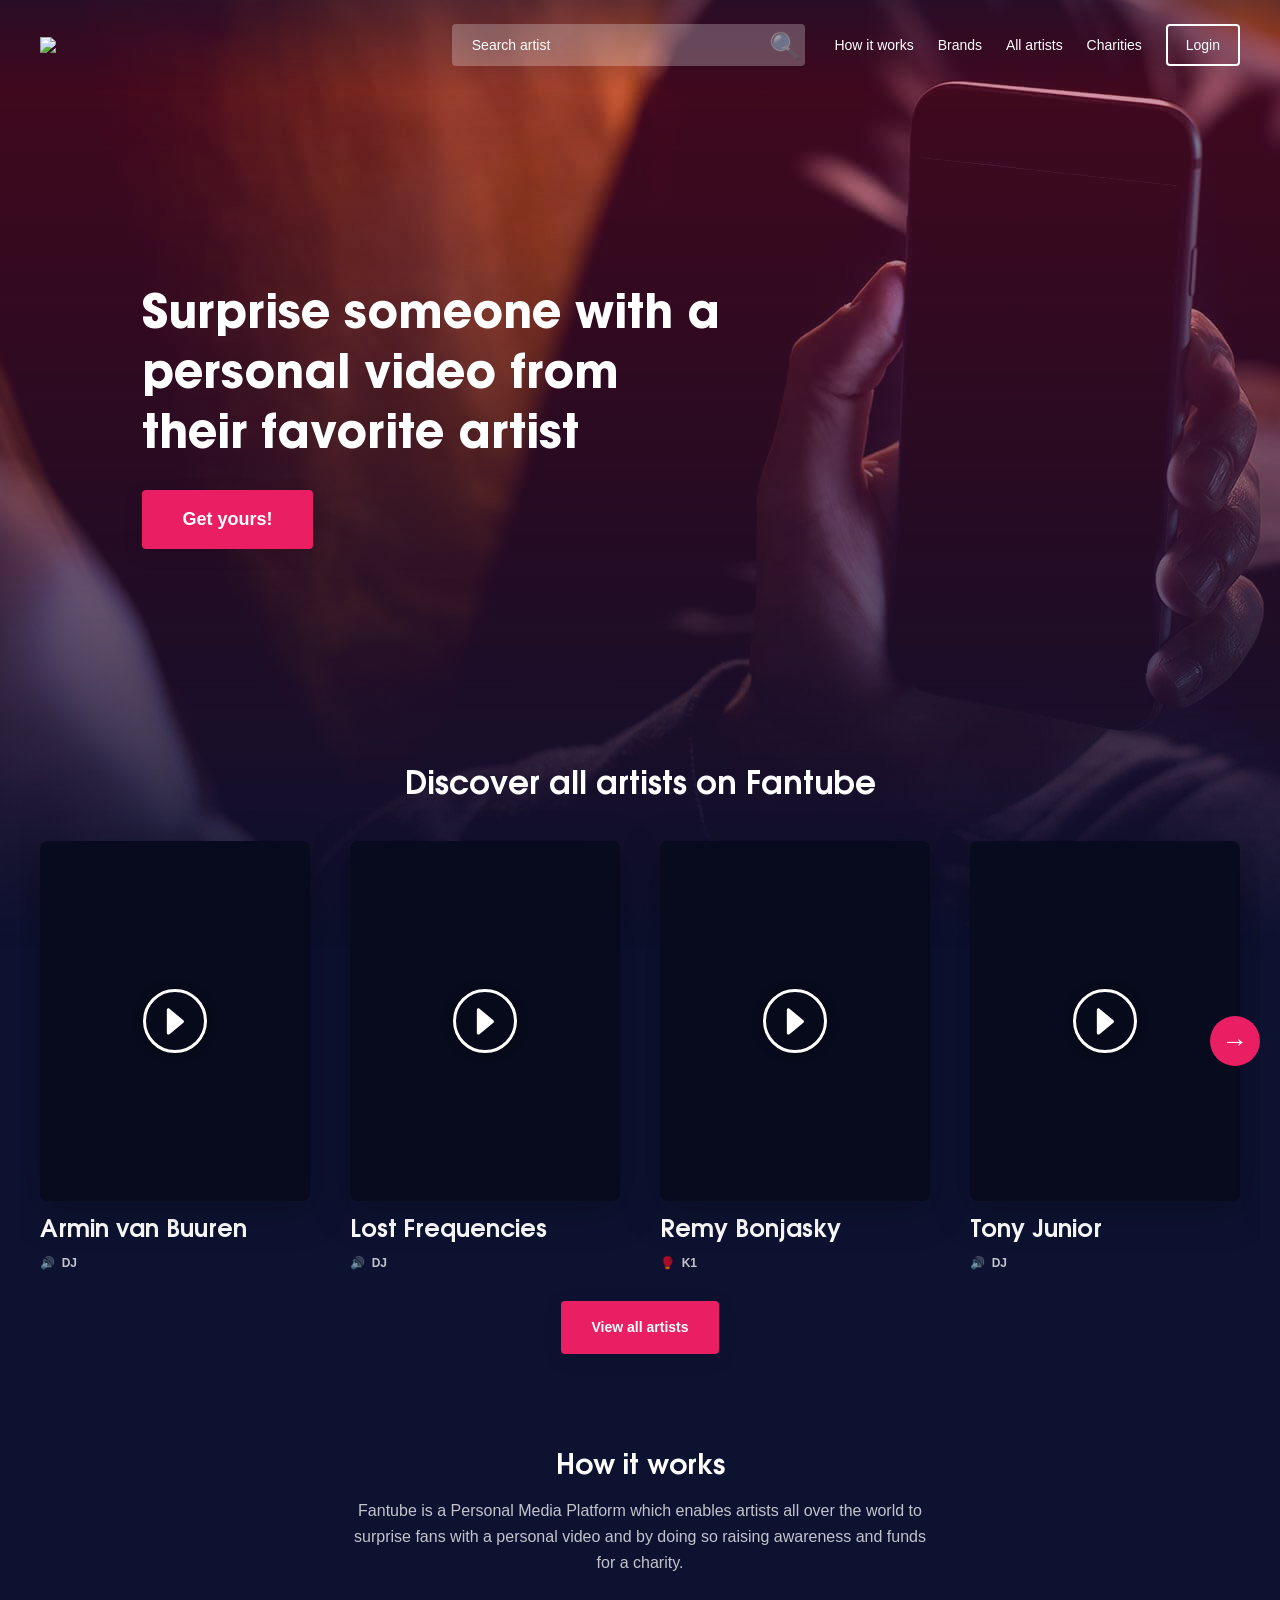
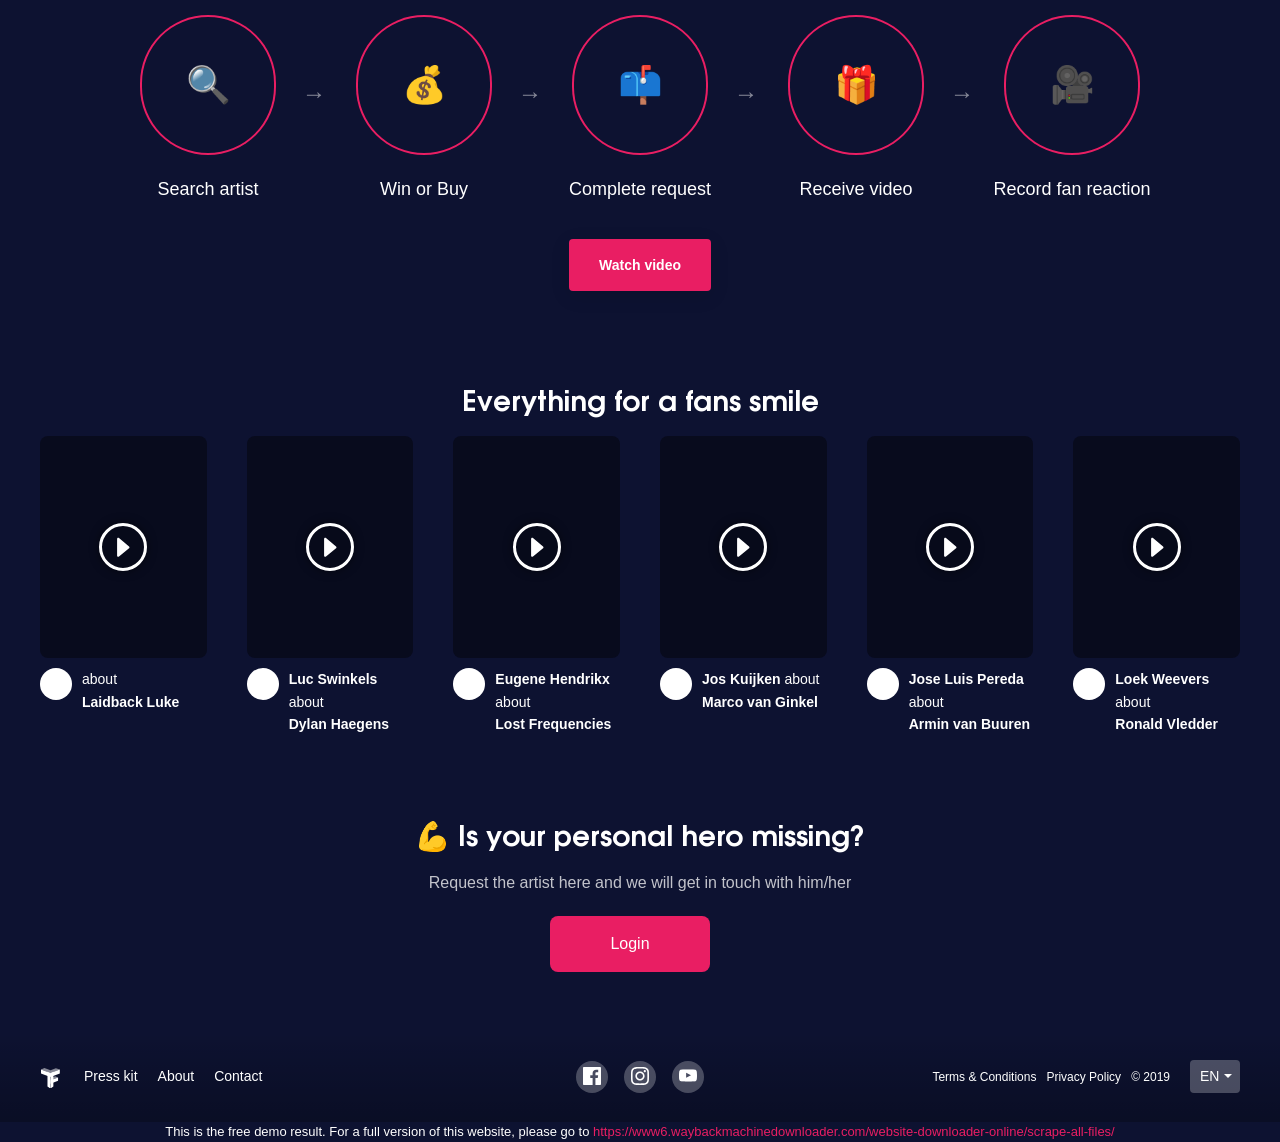
==== index.html @ 14700a6a "commit" ====
<html>
	<head><meta http-equiv="Content-Type" content="text/html; charset=UTF-8" />
		<meta charset="UTF-8">
		<meta name="viewport" content="width=device-width, initial-scale=1, maximum-scale=1, user-scalable=0" />
		<title>Home - Fantube</title>
		<link rel="icon" href="bundles/app/images/favicon.png" type="image/png"/>
		<link href="bundles/app/css/styles.css" rel="stylesheet">
		<meta name="description" content="Fantube enables people worldwide to surprise a fan with a personalized video message from his/her favorite artist and by doing so, to raise awareness and funds for a charity. Each artist can choose the price of a video: free, fixed or online auction and decides which charity he/she wants to support."/>
		<meta property="og:title" content="Home - Fantube" />
		<meta property="og:url" content="https://www.fantube.me/">
				<meta property="og:image" content="https://www.fantube.me/bundles/app/images/share.jpg" />
		<meta property="og:image:secure_url" content="https://www.fantube.me/bundles/app/images/share.jpg" />
				<meta property="og:site_name" content="Fantube" />
			<link rel="alternate" href="/" hreflang="en" />
			<link rel="alternate" href="/nl/" hreflang="nl" />
			<link rel="alternate" href="/de/" hreflang="de" />
			<link rel="alternate" href="/pt/" hreflang="pt" />
			<link rel="alternate" href="/fr/" hreflang="fr" />
			<link rel="alternate" href="/it/" hreflang="it" />
			<link rel="alternate" href="/es/" hreflang="ed" />
								<script src="ajax/libs/jquery/1-11-2/jquery.min.js"></script>
			<script src="bundles/app/js/scripts.min.js"></script>
			<script src="bundles/app/js/socket.js"></script>
	<script>
		function startTimer(duration, container) {
			var timer = duration;
			var timeIntervalID = setInterval(function () {
				days = parseInt(timer / 60 / 60 / 24, 10)
				hours = parseInt((timer - days*60*60*24)  / 60 / 60, 10)
				minutes = parseInt((timer - days*60*60*24 - hours*60*60) / 60 , 10)
				seconds = parseInt(timer % 60, 10);
				minutes = minutes < 10 ? "0" + minutes : minutes;
				seconds = seconds < 10 ? "0" + seconds : seconds;
				$('#'+container+' .d').html(days);
				$('#'+container+' .h').html(hours);
				$('#'+container+' .m').html(minutes);
				$('#'+container+' .s').html(seconds);
				if(days == 0){
					$('#'+container+' .day_container').hide();
				}
				if (--timer < 0) {
					timer = 0;
					if (timer == 0) {
						clearInterval(timeIntervalID);
 						$('#'+container).empty();
					}
				}
			}, 1000);
			$('#'+container).attr('timeIntervalID', timeIntervalID);
		}
	</script>
		<!-- Hotjar Tracking Code for www.fantube.me -->
		<script>
		    (function(h,o,t,j,a,r){
		        h.hj=h.hj||function(){(h.hj.q=h.hj.q||[]).push(arguments)};
		        h._hjSettings={hjid:588751,hjsv:5};
		        a=o.getElementsByTagName('head')[0];
		        r=o.createElement('script');r.async=1;
		        r.src=t+h._hjSettings.hjid+j+h._hjSettings.hjsv;
		        a.appendChild(r);
		    })(window,document,'//static.hotjar.com/c/hotjar-','.js?sv=');
		</script>
	</head>
	<body>
		<script type="text/javascript">
		var userLang = navigator.language || navigator.userLanguage;
		function setCookie(cname, cvalue, exdays) {
			var d = new Date();
			d.setTime(d.getTime() + (exdays * 24 * 60 * 60 * 1000));
			var expires = "expires="+d.toUTCString();
			document.cookie = cname + "=" + cvalue + ";" + expires + ";path=/";
		}
		function getCookie(cname) {
			var name = cname + "=";
			var ca = document.cookie.split(';');
			for(var i = 0; i < ca.length; i++) {
				var c = ca[i];
				while (c.charAt(0) == ' ') {
					c = c.substring(1);
				}
				if (c.indexOf(name) == 0) {
					return c.substring(name.length, c.length);
				}
			}
			return "";
		}
		var localeChecked = getCookie("localeChecked");
							if(userLang == 'nl' && localeChecked == ''){
				setCookie("localeChecked", 'true', 1);
			}
							if(userLang == 'de' && localeChecked == ''){
				setCookie("localeChecked", 'true', 1);
			}
				if(userLang == 'fr' && localeChecked == ''){
			setCookie("localeChecked", 'true', 1);
		}
						if(userLang == 'it' && localeChecked == ''){
			setCookie("localeChecked", 'true', 1);
		}
						if(userLang == 'es' && localeChecked == ''){
			setCookie("localeChecked", 'true', 1);
		}
		(function(i,s,o,g,r,a,m){i['GoogleAnalyticsObject']=r;i[r]=i[r]||function(){
							(i[r].q=i[r].q||[]).push(arguments)},i[r].l=1*new Date();a=s.createElement(o),
						m=s.getElementsByTagName(o)[0];a.async=1;a.src=g;m.parentNode.insertBefore(a,m)
		})(window,document,'script','https://www.google-analytics.com/analytics.js','ga');
						ga('create', 'UA-100078581-1', 'auto');
		ga('send', 'pageview');
	</script>
					<nav class="topbar">
				<div class="topbar__col topbar__col--1">
					<a href="en.html" class="logo">
						<img src="/bundles/app/images/logo.svg" class="logo__image">
					</a>
				</div>
				<div class="topbar__col topbar__col--2">
					<form action="index.html" class="search__form" method="post">
						<input type="search" name="search" class="search__input" placeholder="Search artist" value="">
						<button type="submit" class="search__button"></button>
					</form>
				</div>
				<div class="topbar__col topbar__col--3">
					<ul class="navigation">
						<li class="navigation__item"><a class="navigation__link " href="en/how-it-works.html">How it works</a></li>
						<li class="navigation__item"><a class="navigation__link " href="en/brands.html">Brands</a></li>
						<li class="navigation__item"><a class="navigation__link " href="en/all-artists.html">All artists</a></li>
						<li class="navigation__item"><a class="navigation__link " href="en/charities.html">Charities</a></li>
													<li class="navigation__item navigation__item--mobile">
								<a href="en/user/login.html" class="navigation__button navigation__button--login">Login</a>
							</li>
											</ul>
				</div>
			</nav>
	<div class="videomask__wrapper">
	<div class="videomask__overlay"></div>
	<div class="videomask__inner">
		<video autoplay loop muted>
							<source src="http://lb-vixy-vod.cdn.streamgate.nl/vixy/p/364/sp/364000/0_05ui91bk/2/0_9u3bqlp1.mp4" type="video/mp4">
					</video>
		<div class="videomask__image-inner">
			<img src="bundles/app/images/phone.jpg" alt="" class="videomask__image">
		</div>
	</div>
</div>
<section class="hero hero--phone">
	<div class="hero__caption">
		<div class="container">
			<div class="row">
				<div class="col-xs-12 col-md-8 col-md-offset-1 col-lg-6 col-lg-offset-1 bidding-container">
																<h1>Surprise someone with a personal video from their favorite artist</h1>
						<p class="hero__paragraph"></p>
						<a href="en/all-artists.html" class="button">Get yours!</a>
									</div>
			</div>
		</div>
	</div>
			<div class="hero__image" style="background-image:url(uploads/artist_cover_picture/ArminvanBuuren_Miami_Show_33_Socials.jpg)"></div>
</section>
<section class="content">
	<div class="container">
		<div class="row">
			<div class="col-xs-12 text-center">
			<h2 class="no-margin">Discover all artists on Fantube</h2>
			<div class="artists carousel">
				<div class="carousel__spacer"></div>
								<div class="artist__col">
					<a href="en/artist/armin-van-buuren.html" class="artist__item">
						<div class="artist__image-wrapper">
							<div class="artist__image" style="background-image:url('/uploads/video_thumb/0_05ui91bk?sec=13')"></div>
						</div>
						<div class="artist__caption">
							<h4 class="artist__title">Armin van Buuren</h4>
							<div class="artist__category">🔊&nbsp;&nbsp;DJ</div>
						</div>
					</a>
				</div>
								<div class="artist__col">
					<a href="en/artist/lost-frequencies.html" class="artist__item">
						<div class="artist__image-wrapper">
							<div class="artist__image" style="background-image:url('/uploads/video_thumb/0_8optplo2')"></div>
						</div>
						<div class="artist__caption">
							<h4 class="artist__title">Lost Frequencies</h4>
							<div class="artist__category">🔊&nbsp;&nbsp;DJ</div>
						</div>
					</a>
				</div>
								<div class="artist__col">
					<a href="en/artist/remy-bonjasky.html" class="artist__item">
						<div class="artist__image-wrapper">
							<div class="artist__image" style="background-image:url('/uploads/video_thumb/0_j5u1dc2x?sec=5')"></div>
						</div>
						<div class="artist__caption">
							<h4 class="artist__title">Remy Bonjasky</h4>
							<div class="artist__category">🥊&nbsp;&nbsp;K1</div>
						</div>
					</a>
				</div>
								<div class="artist__col">
					<a href="index.html" class="artist__item">
						<div class="artist__image-wrapper">
							<div class="artist__image" style="background-image:url('/uploads/video_thumb/0_w1on14e7?sec=1')"></div>
						</div>
						<div class="artist__caption">
							<h4 class="artist__title">Tony Junior</h4>
							<div class="artist__category">🔊&nbsp;&nbsp;DJ</div>
						</div>
					</a>
				</div>
								<div class="artist__col">
					<a href="index.html" class="artist__item">
						<div class="artist__image-wrapper">
							<div class="artist__image" style="background-image:url('/uploads/video_thumb/0_54donihq?sec=9')"></div>
						</div>
						<div class="artist__caption">
							<h4 class="artist__title">Julien Geloen</h4>
							<div class="artist__category">👊&nbsp;&nbsp;Social Media</div>
						</div>
					</a>
				</div>
								<div class="artist__col">
					<a href="index.html" class="artist__item">
						<div class="artist__image-wrapper">
							<div class="artist__image" style="background-image:url('/uploads/video_thumb/0_u4zgmva9?sec=25')"></div>
						</div>
						<div class="artist__caption">
							<h4 class="artist__title">Najib Amhali</h4>
							<div class="artist__category">😂&nbsp;&nbsp;Comedian</div>
						</div>
					</a>
				</div>
								<div class="artist__col">
					<a href="index.html" class="artist__item">
						<div class="artist__image-wrapper">
							<div class="artist__image" style="background-image:url('/uploads/video_thumb/0_eklrc4rs?sec=16')"></div>
						</div>
						<div class="artist__caption">
							<h4 class="artist__title">Dirk Kuyt</h4>
							<div class="artist__category">⚽&nbsp;&nbsp;Soccer</div>
						</div>
					</a>
				</div>
								<div class="artist__col">
					<a href="index.html" class="artist__item">
						<div class="artist__image-wrapper">
							<div class="artist__image" style="background-image:url('/uploads/video_thumb/0_053v8x7g?sec=33')"></div>
						</div>
						<div class="artist__caption">
							<h4 class="artist__title">BraboNeger</h4>
							<div class="artist__category">😂&nbsp;&nbsp;Comedian</div>
						</div>
					</a>
				</div>
								<div class="artist__col">
					<a href="index.html" class="artist__item">
						<div class="artist__image-wrapper">
							<div class="artist__image" style="background-image:url('/uploads/video_thumb/0_xzcmns6y')"></div>
						</div>
						<div class="artist__caption">
							<h4 class="artist__title">Andy van der Meyde</h4>
							<div class="artist__category">🏆&nbsp;&nbsp;Sport</div>
						</div>
					</a>
				</div>
								<div class="artist__col">
					<a href="index.html" class="artist__item">
						<div class="artist__image-wrapper">
							<div class="artist__image" style="background-image:url('/uploads/video_thumb/0_dqwi09i8?sec=12')"></div>
						</div>
						<div class="artist__caption">
							<h4 class="artist__title">Ezra Walian</h4>
							<div class="artist__category">⚽&nbsp;&nbsp;Soccer</div>
						</div>
					</a>
				</div>
								<div class="artist__col">
					<a href="index.html" class="artist__item">
						<div class="artist__image-wrapper">
							<div class="artist__image" style="background-image:url('/uploads/video_thumb/0_drc41jvz')"></div>
						</div>
						<div class="artist__caption">
							<h4 class="artist__title">Edwin van der Sar</h4>
							<div class="artist__category">⚽&nbsp;&nbsp;Soccer</div>
						</div>
					</a>
				</div>
								<div class="artist__col">
					<a href="index.html" class="artist__item">
						<div class="artist__image-wrapper">
							<div class="artist__image" style="background-image:url('/uploads/video_thumb/0_n4xky0s9?sec=15')"></div>
						</div>
						<div class="artist__caption">
							<h4 class="artist__title">NikkieTutorials</h4>
							<div class="artist__category">💅&nbsp;&nbsp;Make-up</div>
						</div>
					</a>
				</div>
								<div class="artist__col">
					<a href="index.html" class="artist__item">
						<div class="artist__image-wrapper">
							<div class="artist__image" style="background-image:url('/uploads/video_thumb/0_0rvdsay8?sec=15')"></div>
						</div>
						<div class="artist__caption">
							<h4 class="artist__title">Paola Maria</h4>
							<div class="artist__category">👊&nbsp;&nbsp;Social Media</div>
						</div>
					</a>
				</div>
								<div class="artist__col">
					<a href="index.html" class="artist__item">
						<div class="artist__image-wrapper">
							<div class="artist__image" style="background-image:url('/uploads/video_thumb/0_4oruq23m')"></div>
						</div>
						<div class="artist__caption">
							<h4 class="artist__title">Dannic</h4>
							<div class="artist__category">🔊&nbsp;&nbsp;DJ</div>
						</div>
					</a>
				</div>
								<div class="artist__col">
					<a href="index.html" class="artist__item">
						<div class="artist__image-wrapper">
							<div class="artist__image" style="background-image:url('/uploads/video_thumb/0_rg3jld4o?sec=21')"></div>
						</div>
						<div class="artist__caption">
							<h4 class="artist__title">QUINTINO</h4>
							<div class="artist__category">🔊&nbsp;&nbsp;DJ</div>
						</div>
					</a>
				</div>
								<div class="artist__col">
					<a href="index.html" class="artist__item">
						<div class="artist__image-wrapper">
							<div class="artist__image" style="background-image:url('/uploads/video_thumb/0_0z5uking?sec=15')"></div>
						</div>
						<div class="artist__caption">
							<h4 class="artist__title">DNPNL</h4>
							<div class="artist__category">👊&nbsp;&nbsp;Social Media</div>
						</div>
					</a>
				</div>
								<div class="artist__col">
					<a href="index.html" class="artist__item">
						<div class="artist__image-wrapper">
							<div class="artist__image" style="background-image:url('/uploads/video_thumb/0_3flhe2kl')"></div>
						</div>
						<div class="artist__caption">
							<h4 class="artist__title">Luca Gilliot</h4>
							<div class="artist__category">👊&nbsp;&nbsp;Social Media</div>
						</div>
					</a>
				</div>
								<div class="artist__col">
					<a href="index.html" class="artist__item">
						<div class="artist__image-wrapper">
							<div class="artist__image" style="background-image:url('/uploads/video_thumb/0_47eji055')"></div>
						</div>
						<div class="artist__caption">
							<h4 class="artist__title">Nienke Plas</h4>
							<div class="artist__category">😂&nbsp;&nbsp;Comedian</div>
						</div>
					</a>
				</div>
								<div class="artist__col">
					<a href="index.html" class="artist__item">
						<div class="artist__image-wrapper">
							<div class="artist__image" style="background-image:url('/uploads/video_thumb/0_sljm6hj9?sec=7')"></div>
						</div>
						<div class="artist__caption">
							<h4 class="artist__title">Milo</h4>
							<div class="artist__category">👊&nbsp;&nbsp;Social Media</div>
						</div>
					</a>
				</div>
								<div class="artist__col">
					<a href="index.html" class="artist__item">
						<div class="artist__image-wrapper">
							<div class="artist__image" style="background-image:url('/uploads/video_thumb/0_hm7ujngh')"></div>
						</div>
						<div class="artist__caption">
							<h4 class="artist__title">Royalistiq</h4>
							<div class="artist__category">🎮&nbsp;&nbsp;Gaming</div>
						</div>
					</a>
				</div>
								<div class="artist__col">
					<a href="index.html" class="artist__item">
						<div class="artist__image-wrapper">
							<div class="artist__image" style="background-image:url('/uploads/video_thumb/0_t07owt7a?sec=8')"></div>
						</div>
						<div class="artist__caption">
							<h4 class="artist__title">KingAlert</h4>
							<div class="artist__category">👊&nbsp;&nbsp;Social Media</div>
						</div>
					</a>
				</div>
								<div class="artist__col">
					<a href="index.html" class="artist__item">
						<div class="artist__image-wrapper">
							<div class="artist__image" style="background-image:url('/uploads/video_thumb/0_0qzyy3tt?sec=17')"></div>
						</div>
						<div class="artist__caption">
							<h4 class="artist__title">Smiley</h4>
							<div class="artist__category">🎤&nbsp;&nbsp;Music</div>
						</div>
					</a>
				</div>
								<div class="artist__col">
					<a href="index.html" class="artist__item">
						<div class="artist__image-wrapper">
							<div class="artist__image" style="background-image:url('/uploads/video_thumb/0_btfe64tj?sec=27')"></div>
						</div>
						<div class="artist__caption">
							<h4 class="artist__title">Jebroer</h4>
							<div class="artist__category">🎤&nbsp;&nbsp;Music</div>
						</div>
					</a>
				</div>
								<div class="artist__col">
					<a href="index.html" class="artist__item">
						<div class="artist__image-wrapper">
							<div class="artist__image" style="background-image:url('/uploads/video_thumb/0_ykbuulmm?sec=7')"></div>
						</div>
						<div class="artist__caption">
							<h4 class="artist__title">Milan Carvalho</h4>
							<div class="artist__category">😎&nbsp;&nbsp;Model</div>
						</div>
					</a>
				</div>
								<div class="artist__col">
					<a href="index.html" class="artist__item">
						<div class="artist__image-wrapper">
							<div class="artist__image" style="background-image:url('/uploads/video_thumb/0_vz7ceeef')"></div>
						</div>
						<div class="artist__caption">
							<h4 class="artist__title">Harm</h4>
							<div class="artist__category">👊&nbsp;&nbsp;Social Media</div>
						</div>
					</a>
				</div>
								<div class="artist__col">
					<a href="index.html" class="artist__item">
						<div class="artist__image-wrapper">
							<div class="artist__image" style="background-image:url('/uploads/video_thumb/0_t7ri118b?sec=12')"></div>
						</div>
						<div class="artist__caption">
							<h4 class="artist__title">Fifalosophy</h4>
							<div class="artist__category">🎮&nbsp;&nbsp;Gaming</div>
						</div>
					</a>
				</div>
								<div class="artist__col">
					<a href="index.html" class="artist__item">
						<div class="artist__image-wrapper">
							<div class="artist__image" style="background-image:url('/uploads/video_thumb/0_4fl1vq7f')"></div>
						</div>
						<div class="artist__caption">
							<h4 class="artist__title">Obama Look-a-like</h4>
							<div class="artist__category">😂&nbsp;&nbsp;Comedian</div>
						</div>
					</a>
				</div>
								<div class="artist__col">
					<a href="index.html" class="artist__item">
						<div class="artist__image-wrapper">
							<div class="artist__image" style="background-image:url('/uploads/video_thumb/0_rqpyxvnl?sec=26')"></div>
						</div>
						<div class="artist__caption">
							<h4 class="artist__title">Tineke Schouten</h4>
							<div class="artist__category">😂&nbsp;&nbsp;Comedian</div>
						</div>
					</a>
				</div>
								<div class="artist__col">
					<a href="index.html" class="artist__item">
						<div class="artist__image-wrapper">
							<div class="artist__image" style="background-image:url('/uploads/video_thumb/0_q48c8g73?sec=26')"></div>
						</div>
						<div class="artist__caption">
							<h4 class="artist__title">Dylan Haegens</h4>
							<div class="artist__category">👯&nbsp;&nbsp;Entertainment</div>
						</div>
					</a>
				</div>
								<div class="artist__col">
					<a href="index.html" class="artist__item">
						<div class="artist__image-wrapper">
							<div class="artist__image" style="background-image:url('/uploads/video_thumb/0_5h97ybbi?sec=19')"></div>
						</div>
						<div class="artist__caption">
							<h4 class="artist__title">ItzSyntrax</h4>
							<div class="artist__category">👯&nbsp;&nbsp;Entertainment</div>
						</div>
					</a>
				</div>
								<div class="artist__col">
					<a href="index.html" class="artist__item">
						<div class="artist__image-wrapper">
							<div class="artist__image" style="background-image:url('/uploads/video_thumb/0_wehaued7?sec=8')"></div>
						</div>
						<div class="artist__caption">
							<h4 class="artist__title">Niek Roozen</h4>
							<div class="artist__category">🎬&nbsp;&nbsp;Actor</div>
						</div>
					</a>
				</div>
								<div class="artist__col">
					<a href="index.html" class="artist__item">
						<div class="artist__image-wrapper">
							<div class="artist__image" style="background-image:url('/uploads/video_thumb/0_p8pt9zkt?sec=19')"></div>
						</div>
						<div class="artist__caption">
							<h4 class="artist__title">Jeremy Frieser</h4>
							<div class="artist__category">👊&nbsp;&nbsp;Social Media</div>
						</div>
					</a>
				</div>
								<div class="artist__col">
					<a href="index.html" class="artist__item">
						<div class="artist__image-wrapper">
							<div class="artist__image" style="background-image:url('/uploads/video_thumb/0_ehs09ig5?sec=21')"></div>
						</div>
						<div class="artist__caption">
							<h4 class="artist__title">Kim Jung-Un Look-a-like</h4>
							<div class="artist__category">🎬&nbsp;&nbsp;Actor</div>
						</div>
					</a>
				</div>
								<div class="artist__col">
					<a href="index.html" class="artist__item">
						<div class="artist__image-wrapper">
							<div class="artist__image" style="background-image:url('/uploads/video_thumb/0_1i4tu4k8')"></div>
						</div>
						<div class="artist__caption">
							<h4 class="artist__title">Melvin Manhoef</h4>
							<div class="artist__category">🥊&nbsp;&nbsp;K1</div>
						</div>
					</a>
				</div>
								<div class="artist__col">
					<a href="index.html" class="artist__item">
						<div class="artist__image-wrapper">
							<div class="artist__image" style="background-image:url('/uploads/video_thumb/0_k3fzgq2n?sec=8')"></div>
						</div>
						<div class="artist__caption">
							<h4 class="artist__title">Noize Suppressor</h4>
							<div class="artist__category">🔊&nbsp;&nbsp;DJ</div>
						</div>
					</a>
				</div>
								<div class="artist__col">
					<a href="index.html" class="artist__item">
						<div class="artist__image-wrapper">
							<div class="artist__image" style="background-image:url('/uploads/video_thumb/0_ryrn4fuc?sec=6')"></div>
						</div>
						<div class="artist__caption">
							<h4 class="artist__title">DusDavidGames</h4>
							<div class="artist__category">🎮&nbsp;&nbsp;Gaming</div>
						</div>
					</a>
				</div>
								<div class="artist__col">
					<a href="index.html" class="artist__item">
						<div class="artist__image-wrapper">
							<div class="artist__image" style="background-image:url('/uploads/video_thumb/0_n2f6cxw2?sec=25')"></div>
						</div>
						<div class="artist__caption">
							<h4 class="artist__title">Prankster</h4>
							<div class="artist__category">👊&nbsp;&nbsp;Social Media</div>
						</div>
					</a>
				</div>
								<div class="artist__col">
					<a href="index.html" class="artist__item">
						<div class="artist__image-wrapper">
							<div class="artist__image" style="background-image:url('/uploads/video_thumb/0_op2unhxz')"></div>
						</div>
						<div class="artist__caption">
							<h4 class="artist__title">FC Roelie</h4>
							<div class="artist__category">🎮&nbsp;&nbsp;Gaming</div>
						</div>
					</a>
				</div>
								<div class="artist__col">
					<a href="index.html" class="artist__item">
						<div class="artist__image-wrapper">
							<div class="artist__image" style="background-image:url('/uploads/video_thumb/0_hh0gkgag?sec=35')"></div>
						</div>
						<div class="artist__caption">
							<h4 class="artist__title">EenGameStad</h4>
							<div class="artist__category">🎮&nbsp;&nbsp;Gaming</div>
						</div>
					</a>
				</div>
								<div class="artist__col">
					<a href="index.html" class="artist__item">
						<div class="artist__image-wrapper">
							<div class="artist__image" style="background-image:url('/uploads/video_thumb/0_4x2a5gra')"></div>
						</div>
						<div class="artist__caption">
							<h4 class="artist__title">Gekke Markie</h4>
							<div class="artist__category">👊&nbsp;&nbsp;Social Media</div>
						</div>
					</a>
				</div>
								<div class="artist__col">
					<a href="index.html" class="artist__item">
						<div class="artist__image-wrapper">
							<div class="artist__image" style="background-image:url('/uploads/video_thumb/0_2v9crtmw?sec=61')"></div>
						</div>
						<div class="artist__caption">
							<h4 class="artist__title">La Melanie</h4>
							<div class="artist__category">👊&nbsp;&nbsp;Social Media</div>
						</div>
					</a>
				</div>
								<div class="artist__col">
					<a href="index.html" class="artist__item">
						<div class="artist__image-wrapper">
							<div class="artist__image" style="background-image:url('/uploads/video_thumb/0_ltkxqeq7?sec=24')"></div>
						</div>
						<div class="artist__caption">
							<h4 class="artist__title">Jill van Dooren</h4>
							<div class="artist__category">👊&nbsp;&nbsp;Social Media</div>
						</div>
					</a>
				</div>
								<div class="artist__col">
					<a href="index.html" class="artist__item">
						<div class="artist__image-wrapper">
							<div class="artist__image" style="background-image:url('/uploads/video_thumb/0_o1wdikv9')"></div>
						</div>
						<div class="artist__caption">
							<h4 class="artist__title">JoeyCraig</h4>
							<div class="artist__category">👊&nbsp;&nbsp;Social Media</div>
						</div>
					</a>
				</div>
								<div class="artist__col">
					<a href="index.html" class="artist__item">
						<div class="artist__image-wrapper">
							<div class="artist__image" style="background-image:url('/uploads/video_thumb/0_sfx3bnfq')"></div>
						</div>
						<div class="artist__caption">
							<h4 class="artist__title">Bokado</h4>
							<div class="artist__category">👊&nbsp;&nbsp;Social Media</div>
						</div>
					</a>
				</div>
								<div class="artist__col">
					<a href="index.html" class="artist__item">
						<div class="artist__image-wrapper">
							<div class="artist__image" style="background-image:url('/uploads/video_thumb/0_brybbbtp?sec=9')"></div>
						</div>
						<div class="artist__caption">
							<h4 class="artist__title">Gewoon Thomas</h4>
							<div class="artist__category">👊&nbsp;&nbsp;Social Media</div>
						</div>
					</a>
				</div>
								<div class="artist__col">
					<a href="index.html" class="artist__item">
						<div class="artist__image-wrapper">
							<div class="artist__image" style="background-image:url('/uploads/video_thumb/0_qcs8m9li?sec=1')"></div>
						</div>
						<div class="artist__caption">
							<h4 class="artist__title">Sabrina Putri</h4>
							<div class="artist__category">👊&nbsp;&nbsp;Social Media</div>
						</div>
					</a>
				</div>
								<div class="artist__col">
					<a href="index.html" class="artist__item">
						<div class="artist__image-wrapper">
							<div class="artist__image" style="background-image:url('/uploads/video_thumb/0_pwr0c5oj?sec=26')"></div>
						</div>
						<div class="artist__caption">
							<h4 class="artist__title">Glowmovies</h4>
							<div class="artist__category">👊&nbsp;&nbsp;Social Media</div>
						</div>
					</a>
				</div>
								<div class="artist__col">
					<a href="index.html" class="artist__item">
						<div class="artist__image-wrapper">
							<div class="artist__image" style="background-image:url('/uploads/video_thumb/0_feohctwm?sec=8')"></div>
						</div>
						<div class="artist__caption">
							<h4 class="artist__title">Gio</h4>
							<div class="artist__category">👊&nbsp;&nbsp;Social Media</div>
						</div>
					</a>
				</div>
								<div class="artist__col">
					<a href="index.html" class="artist__item">
						<div class="artist__image-wrapper">
							<div class="artist__image" style="background-image:url('/uploads/video_thumb/0_n8gbzs30?sec=20')"></div>
						</div>
						<div class="artist__caption">
							<h4 class="artist__title">Linktijger</h4>
							<div class="artist__category">🎮&nbsp;&nbsp;Gaming</div>
						</div>
					</a>
				</div>
								<div class="artist__col">
					<a href="index.html" class="artist__item">
						<div class="artist__image-wrapper">
							<div class="artist__image" style="background-image:url('/uploads/video_thumb/0_oo0yplsj?sec=23')"></div>
						</div>
						<div class="artist__caption">
							<h4 class="artist__title">Ronald Vledder</h4>
							<div class="artist__category">🎮&nbsp;&nbsp;Gaming</div>
						</div>
					</a>
				</div>
								<div class="artist__col">
					<a href="index.html" class="artist__item">
						<div class="artist__image-wrapper">
							<div class="artist__image" style="background-image:url('/uploads/video_thumb/0_uxd0bcyb?sec=2')"></div>
						</div>
						<div class="artist__caption">
							<h4 class="artist__title">Lieke Wevers</h4>
							<div class="artist__category">🏆&nbsp;&nbsp;Sport</div>
						</div>
					</a>
				</div>
								<div class="artist__col">
					<a href="index.html" class="artist__item">
						<div class="artist__image-wrapper">
							<div class="artist__image" style="background-image:url('/uploads/video_thumb/0_4m96n70k?sec=18')"></div>
						</div>
						<div class="artist__caption">
							<h4 class="artist__title">Joost Speelt Spellen</h4>
							<div class="artist__category">🎮&nbsp;&nbsp;Gaming</div>
						</div>
					</a>
				</div>
								<div class="artist__col">
					<a href="index.html" class="artist__item">
						<div class="artist__image-wrapper">
							<div class="artist__image" style="background-image:url('/uploads/video_thumb/0_j3jhjw8w?sec=16')"></div>
						</div>
						<div class="artist__caption">
							<h4 class="artist__title">Dodo</h4>
							<div class="artist__category">🎮&nbsp;&nbsp;Gaming</div>
						</div>
					</a>
				</div>
								<div class="artist__col">
					<a href="index.html" class="artist__item">
						<div class="artist__image-wrapper">
							<div class="artist__image" style="background-image:url('/uploads/video_thumb/0_6b3m1l6w')"></div>
						</div>
						<div class="artist__caption">
							<h4 class="artist__title">Hanni Hanna</h4>
							<div class="artist__category">👊&nbsp;&nbsp;Social Media</div>
						</div>
					</a>
				</div>
								<div class="artist__col">
					<a href="index.html" class="artist__item">
						<div class="artist__image-wrapper">
							<div class="artist__image" style="background-image:url('/uploads/video_thumb/0_w2wzcmen?sec=14')"></div>
						</div>
						<div class="artist__caption">
							<h4 class="artist__title">Sanne Wevers</h4>
							<div class="artist__category">🏆&nbsp;&nbsp;Sport</div>
						</div>
					</a>
				</div>
								<div class="artist__col">
					<a href="index.html" class="artist__item">
						<div class="artist__image-wrapper">
							<div class="artist__image" style="background-image:url('/uploads/video_thumb/0_m94ti0jg?sec=17')"></div>
						</div>
						<div class="artist__caption">
							<h4 class="artist__title">Ronald Mulder</h4>
							<div class="artist__category">🏆&nbsp;&nbsp;Sport</div>
						</div>
					</a>
				</div>
								<div class="artist__col">
					<a href="index.html" class="artist__item">
						<div class="artist__image-wrapper">
							<div class="artist__image" style="background-image:url('/uploads/video_thumb/0_3rdvhxrc')"></div>
						</div>
						<div class="artist__caption">
							<h4 class="artist__title">Smoare</h4>
							<div class="artist__category">👊&nbsp;&nbsp;Social Media</div>
						</div>
					</a>
				</div>
								<div class="artist__col">
					<a href="index.html" class="artist__item">
						<div class="artist__image-wrapper">
							<div class="artist__image" style="background-image:url('/uploads/video_thumb/0_5ul4n24m')"></div>
						</div>
						<div class="artist__caption">
							<h4 class="artist__title">Yarasky</h4>
							<div class="artist__category">🎮&nbsp;&nbsp;Gaming</div>
						</div>
					</a>
				</div>
								<div class="artist__col">
					<a href="index.html" class="artist__item">
						<div class="artist__image-wrapper">
							<div class="artist__image" style="background-image:url('/uploads/video_thumb/0_avdgpbi5?sec=39')"></div>
						</div>
						<div class="artist__caption">
							<h4 class="artist__title">GameMeneer</h4>
							<div class="artist__category">🎮&nbsp;&nbsp;Gaming</div>
						</div>
					</a>
				</div>
								<div class="artist__col">
					<a href="index.html" class="artist__item">
						<div class="artist__image-wrapper">
							<div class="artist__image" style="background-image:url('/uploads/video_thumb/0_15dp5gog')"></div>
						</div>
						<div class="artist__caption">
							<h4 class="artist__title">Girlys Blog</h4>
							<div class="artist__category">👊&nbsp;&nbsp;Social Media</div>
						</div>
					</a>
				</div>
								<div class="artist__col">
					<a href="index.html" class="artist__item">
						<div class="artist__image-wrapper">
							<div class="artist__image" style="background-image:url('/uploads/video_thumb/0_xdtycogx')"></div>
						</div>
						<div class="artist__caption">
							<h4 class="artist__title">MSSH</h4>
							<div class="artist__category">🎮&nbsp;&nbsp;Gaming</div>
						</div>
					</a>
				</div>
								<div class="carousel__spacer"></div>
			</div>
		</div>
		<div class="row">
			<div class="col-xs-12 text-center">
				<a href="en/all-artists.html" class="button button--small">View all artists</a>
			</div>
		</div>
	</div>
</section>
<section class="content">
	<div class="container">
		<div class="row">
			<div class="col-xs-12 col-md-8 col-md-offset-2 col-lg-6 col-lg-offset-3 text-center">
				<h3>How it works</h3>
				<p>Fantube is a Personal Media Platform which enables artists all over the world to surprise fans with a personal video and by doing so raising awareness and funds for a charity.</p>
			</div>
		</div>
		<div class="row">
			<div class="col-xs-12">
				<div class="steps">
					<div class="step__col">
						<div class="step__item step__item--1"></div>
						<div class="step__title">Search artist</div>
					</div>
					<div class="step__col">
						<div class="step__item step__item--2"></div>
						<div class="step__title">Win or Buy</div>
					</div>
					<div class="step__col">
						<div class="step__item step__item--3"></div>
						<div class="step__title">Complete request</div>
					</div>
					<div class="step__col">
						<div class="step__item step__item--4"></div>
						<div class="step__title">Receive video</div>
					</div>
					<div class="step__col">
						<div class="step__item step__item--5"></div>
						<div class="step__title">Record fan reaction</div>
					</div>
				</div>
			</div>
		</div>
		<div class="row">
			<div class="col-xs-12 text-center">
				<a href="en/how-it-works.html" class="button button--small">Watch video</a>
			</div>
		</div>
	</div>
</section>
<section class="content">
	<div class="container">
		<div class="row">
			<div class="col-xs-12 text-center">
				<!-- <h3 class="heading__responsive"><span class="heading__responsive--hidden">These are the </span><span class="heading__responsive--visible">first reactions</span> <span class="heading__responsive--hidden">of fans who received a video</span>
				</h3> -->
				<h3>Everything for a fans smile</h3>
			</div>
		</div>
		<div class="row">
			<div class="col-xs-12">
				<div class="reactions">
					<div class="carousel__spacer"></div>
										<div class="reactions__col">
						<div href="" class="reactions__image-wrapper js-modal" fan_image="/uploads/bidding_avatar/13270_YqxjvntgCAl3" video_src="http://lb-vixy-vod.cdn.streamgate.nl/vixy/p/364/sp/364000/0_7ak1ojbq/2/0_mvkz6u35.mp4" fan_name=""  artist_name="Laidback Luke">
							<div class="reactions__image" style="background-image:url(/uploads/video_thumb/0_7ak1ojbq)"></div>
						</div>
						<div class="reactions__caption">
							<div class="reactions__avatar" style="background-image:url(/uploads/bidding_avatar/13270_YqxjvntgCAl3)"></div>
							<div class="reactions__info">
								<strong></strong> about <a href="index.html" class="reactions__link"><strong>Laidback Luke</strong></a>
																																																			</div>
						</div>
					</div>
										<div class="reactions__col">
						<div href="" class="reactions__image-wrapper js-modal" fan_image="/uploads/bidding_avatar/8277_idBYc5xWRVwp" video_src="http://lb-vixy-vod.cdn.streamgate.nl/vixy/p/364/sp/364000/0_c80dc45s/2/0_cc3t9k1s.mp4" fan_name="Luc Swinkels"  artist_name="Dylan Haegens">
							<div class="reactions__image" style="background-image:url(/uploads/video_thumb/0_c80dc45s?sec=23)"></div>
						</div>
						<div class="reactions__caption">
							<div class="reactions__avatar" style="background-image:url(/uploads/bidding_avatar/8277_idBYc5xWRVwp)"></div>
							<div class="reactions__info">
								<strong>Luc Swinkels</strong> about <a href="index.html" class="reactions__link"><strong>Dylan Haegens</strong></a>
																																																			</div>
						</div>
					</div>
										<div class="reactions__col">
						<div href="" class="reactions__image-wrapper js-modal" fan_image="/uploads/bidding_avatar/350_IZNeBzvfcQob" video_src="http://lb-vixy-vod.cdn.streamgate.nl/vixy/p/364/sp/364000/0_9nc3mirw/2/0_pxcgwad9.mp4" fan_name="Eugene Hendrikx"  artist_name="Lost Frequencies">
							<div class="reactions__image" style="background-image:url(/uploads/video_thumb/0_9nc3mirw?sec=9)"></div>
						</div>
						<div class="reactions__caption">
							<div class="reactions__avatar" style="background-image:url(/uploads/bidding_avatar/350_IZNeBzvfcQob)"></div>
							<div class="reactions__info">
								<strong>Eugene Hendrikx</strong> about <a href="en/artist/lost-frequencies.html" class="reactions__link"><strong>Lost Frequencies</strong></a>
																																																			</div>
						</div>
					</div>
										<div class="reactions__col">
						<div href="" class="reactions__image-wrapper js-modal" fan_image="/uploads/bidding_avatar/350_sSxHIvjWBLoF" video_src="http://lb-vixy-vod.cdn.streamgate.nl/vixy/p/364/sp/364000/0_mk47n3qq/2/0_tpq59w3m.mp4" fan_name="Jos Kuijken"  artist_name="Marco van Ginkel">
							<div class="reactions__image" style="background-image:url(/uploads/video_thumb/0_mk47n3qq?sec=45)"></div>
						</div>
						<div class="reactions__caption">
							<div class="reactions__avatar" style="background-image:url(/uploads/bidding_avatar/350_sSxHIvjWBLoF)"></div>
							<div class="reactions__info">
								<strong>Jos Kuijken</strong> about <a href="index.html" class="reactions__link"><strong>Marco van Ginkel</strong></a>
																																																			</div>
						</div>
					</div>
										<div class="reactions__col">
						<div href="" class="reactions__image-wrapper js-modal" fan_image="/uploads/bidding_avatar/2095_rdyFzxaovNDO" video_src="http://lb-vixy-vod.cdn.streamgate.nl/vixy/p/364/sp/364000/0_cpnb079k/2/0_waquaybg.mp4" fan_name="Jose Luis Pereda"  artist_name="Armin van Buuren">
							<div class="reactions__image" style="background-image:url(/uploads/video_thumb/0_cpnb079k?sec=11)"></div>
						</div>
						<div class="reactions__caption">
							<div class="reactions__avatar" style="background-image:url(/uploads/bidding_avatar/2095_rdyFzxaovNDO)"></div>
							<div class="reactions__info">
								<strong>Jose Luis Pereda</strong> about <a href="en/artist/armin-van-buuren.html" class="reactions__link"><strong>Armin van Buuren</strong></a>
																																																			</div>
						</div>
					</div>
										<div class="reactions__col">
						<div href="" class="reactions__image-wrapper js-modal" fan_image="/uploads/bidding_avatar/3520_ofkS7mDK9l8L" video_src="http://lb-vixy-vod.cdn.streamgate.nl/vixy/p/364/sp/364000/0_cedoumvz/2/0_ur91r55c.mp4" fan_name="Loek Weevers"  artist_name="Ronald Vledder">
							<div class="reactions__image" style="background-image:url(/uploads/video_thumb/0_cedoumvz)"></div>
						</div>
						<div class="reactions__caption">
							<div class="reactions__avatar" style="background-image:url(/uploads/bidding_avatar/3520_ofkS7mDK9l8L)"></div>
							<div class="reactions__info">
								<strong>Loek Weevers</strong> about <a href="index.html" class="reactions__link"><strong>Ronald Vledder</strong></a>
																																																			</div>
						</div>
					</div>
										<div class="carousel__spacer"></div>
				</div>
			</div>
		</div>
	</div>
</section>
<div class="modal">
	<div class="modal__close"></div>
	<div class="modal__inner">
		<div class="modal__video-wrapper">
			<video class="modal__video artist__video video" controls requestFullscreen>
				<source src="" type="video/mp4">
			</video>
			<div class="controls video-controls" data-state="hidden">
				<button type="button" data-state="play" class="artist__video-button video-playpause"></button>
				<div class="progress">
					<progress class="video-progress" value="0" min="0">
						<span class="progress-bar"></span>
					</progress>
				</div>
				<button type="button" data-state="mute" class="artist__video-mute video-mute"></button>
			</div>
		</div>
		<div class="reactions__caption">
			<div class="reactions__avatar" style="background-image:url('')"></div>
			<div class="reactions__info">
				<strong class="fanName">Ruben</strong> about <a href="" class="reactions__link"><strong class="artistName">Hardwell</strong></a>
				<!--<div class="reactions__stars">
                        <span class="reactions__star reactions__star--active"></span>
                        <span class="reactions__star reactions__star--active"></span>
                        <span class="reactions__star reactions__star--active"></span>
                        <span class="reactions__star reactions__star--active"></span>
                        <span class="reactions__star"></span>
                </div>-->
			</div>
		</div>
	</div>
</div>
	<script>
		$(function() {
            var isMobile = /Android|webOS|iPhone|iPad|iPod|BlackBerry|IEMobile|Opera Mini/i.test(navigator.userAgent);
            var isAndroid = navigator.userAgent.toLowerCase().indexOf("android") >= 0;
            $('.js-modal').on('click', function() {
				var videoFile = $(this).attr('video_src');
				var fanName = $(this).attr('fan_name');
				var artistName = $(this).attr('artist_name');
				var fanImage = $(this).attr('fan_image');
				var mainVideo = $('.artist__video:not(.modal__video)').get(0);
				if (mainVideo) {
					mainVideo.pause();
				}
				$('.modal__video-wrapper + .reactions__caption .fanName').html(fanName);
				$('.modal__video-wrapper + .reactions__caption .artistName').html(artistName);
				$('.modal__video-wrapper + .reactions__caption .reactions__avatar').css('background-image', 'url(' + fanImage + ')');
				var video = $('.modal__video-wrapper video').get(0);
				videoSrc = $(video).find('source').attr('src', videoFile);
				video.load();
                if (isMobile)
                {
                    $('.modal .video-controls .video-playpause').click();
                    if (!isAndroid) {
                        return;
                    }
                    $(document).on('webkitfullscreenchange', function() {
                        if (document.webkitIsFullScreen === false || document.mozFullScreen === false || document.msFullscreenElement === false)
                        {
                            var video = $('.modal .video').get(0);
                            if (!video.paused && !video.ended) {
                                $('.modal .video-controls .video-playpause').click();
                            }
                            $('.modal').removeClass('modal--active');
                        }
                    });
                }
                else {
                	video.play();
                }
				$('.modal').addClass('modal--active');
                $('.modal__close').off('click').on('click', function(){
                    $('.modal').removeClass('modal--active');
					video.pause();
                });
            });
        });
	</script>
<section class="content">
	<div class="container">
		<div class="row">
			<div class="col-xs-12 col-sm-offset-3 col-sm-6 text-center mobile-margin">
				<h3>💪 Is your personal hero missing?</h3>
<p>Request the artist here and we will get in touch with him/her</p>
<!--<ul class="image-stack">
					<li class="image-stack__item" style="background-image:url(bundles/app/images/demo/armin.jpg)"></li>
					<li class="image-stack__item" style="background-image:url(bundles/app/images/demo/jochem.jpg)"></li>
					<li class="image-stack__item" style="background-image:url(bundles/app/images/demo/lil.jpg)"></li>
					<li class="image-stack__item" style="background-image:url(bundles/app/images/demo/verstappen.jpg)"></li>
				</ul>
				<a href="/en/hero-missing" class="button button--ghost">Let us know</a>-->
	<a href="en/user/login.html" class="artist__button artist__button--login">Login</a>
<script>
	$(function() {
		$( "#let_us_know" ).click(function() {
			if($('#artistName').val() == ''){
				return;
			}
			var form = $(this).closest( "form" );
			var url = $(form).attr('action');
			$.post( url, $( form ).serialize(), function( data ) {
				if(data.success == false){
					$.each(data.message, function( index, value ) {
						$(form).find('.card__error').html('⚠️ &nbsp;'+value);
					});
				}else{
					$('#artistName').val('');
					$(form).find('.card__success').html('✅ &nbsp;'+data.message);
				}
			}, "json");
		});
	});
</script>			</div>
			<!-- <div class="col-xs-12 col-sm-6 text-center">
				<h3>📰 Stay tuned!</h3>
				<p>We will let you know when new artists join us.</p>
				<form class="form form--content" action="/en/user/staytuned" method="post" onkeypress="return event.keyCode != 13;">
					<div class="card__error"></div><div class="card__success"></div>
					<input class="form__input" type="email" name="stay_tuned_email" id="stay_tuned_email" placeholder="i.e. example@mymail.com">
					<a class="button button--ghost" id="staytunedBtn">Subscribe</a>
				</form>
			</div> -->
		</div>
	</div>
</section>
<script>
	$(function() {
		$( "#staytunedBtn" ).click(function() {
			if($('#stay_tuned_email').val() == ''){
				return;
			}
			var form = $(this).closest( "form" );
			var url = $(form).attr('action');
			$.post( url, $( form ).serialize(), function( data ) {
				console.log(data);
				if(data.success == false){
					$.each(data.message, function( index, value ) {
						$(form).find('.card__error').html('⚠️ &nbsp;'+value);
					});
				}else{
					$(form).find('.card__success').html('✅ &nbsp;'+data.message);
				}
				}, "json");
			});
	});
</script>	<ul class="mobile-links">
		<li class="mobile-links__item">
			<a href="en/all-artists.html" class="mobile-links__link">All artists</a>
		</li>
		<li class="mobile-links__item">
			<a href="en/how-it-works.html" class="mobile-links__link">How it works</a>
		</li>
		<li class="mobile-links__item">
			<a href="index.html" class="mobile-links__link">About</a>
		</li><li class="mobile-links__item">
			<a href="index.html" class="mobile-links__link">Contact</a>
		</li>
		<li class="mobile-links__item">
			<a href="index.html" class="mobile-links__link">Press kit</a>
		</li>
		<li class="mobile-links__item">
			<a href="en/brands.html" class="mobile-links__link">Brands</a>
		</li>
		<li class="mobile-links__item">
			<a href="index.html" class="mobile-links__link">Terms</a>
		</li><li class="mobile-links__item">
			<a href="index.html" class="mobile-links__link">Privacy</a>
		</li>
	</ul>
	<footer class="footer">
		<div class="footer__col footer__col--1">
			<ul class="navigation">
				<li class="navigation__item">
					<a href="index.html" class="navigation__link">Press kit</a>
				</li><li class="navigation__item">
					<a href="index.html" class="navigation__link">About</a>
				</li><li class="navigation__item">
					<a href="index.html" class="navigation__link">Contact</a>
				</li>
			</ul>
		</div>
		<div class="footer__col footer__col--2">
			<ul class="social-list">
				<li class="social-list__item">
					<a href="https://www.facebook.com/Fantubeme-261947960928644/" class="social-list__link social-list__link--facebook" target="_blank"></a>
				</li><li class="social-list__item">
					<a href="https://www.instagram.com/fantube.me/" class="social-list__link social-list__link--instagram" target="_blank"></a>
				</li><li class="social-list__item">
					<a href="https://www.youtube.com/user/crashcouple" class="social-list__link social-list__link--youtube" target="_blank"></a>
				</li>
			</ul>
		</div>
		<div class="footer__col footer__col--3">
			<ul class="credentials__list">
			<li class="credentials__item hidden-xs">
				<a href="index.html" class="credentials__link"><span class="hidden-sm">Terms & Conditions</span></a>
			</li><li class="credentials__item hidden-xs">
				<a href="index.html" class="credentials__link"><span class="hidden-sm">Privacy Policy</span></a>
			</li><li class="credentials__item hidden-xs">&copy; 2019</li><li class="credentials__item">
									<div class="language">
						<select class="language__select">
							<option value="/de/" >DE</option>
							<option value="/" selected>EN</option>
							<option value="/es/" >ES</option>
							<option value="/fr/" >FR</option>
							<option value="/it/" >IT</option>
							<option value="/nl/" >NL</option>
							<option value="/pt/" >PT</option>
						</select>
					</div>
							</li>
		</ul>
		</div>
		<script>
			$(function(){
				// bind change event to select
				$('.language__select').on('change', function () {
					var url = $(this).val(); // get selected value
					if (url) { // require a URL
						 // redirect
					}
					return false;
				});
			});
		</script>
	</footer>
<center><font size="2">This is the free demo result. For a full version of this website, please go to  <a href="https://www6.waybackmachinedownloader.com/website-downloader-online/scrape-all-files/">https://www6.waybackmachinedownloader.com/website-downloader-online/scrape-all-files/</a></font></center></body>
</html>
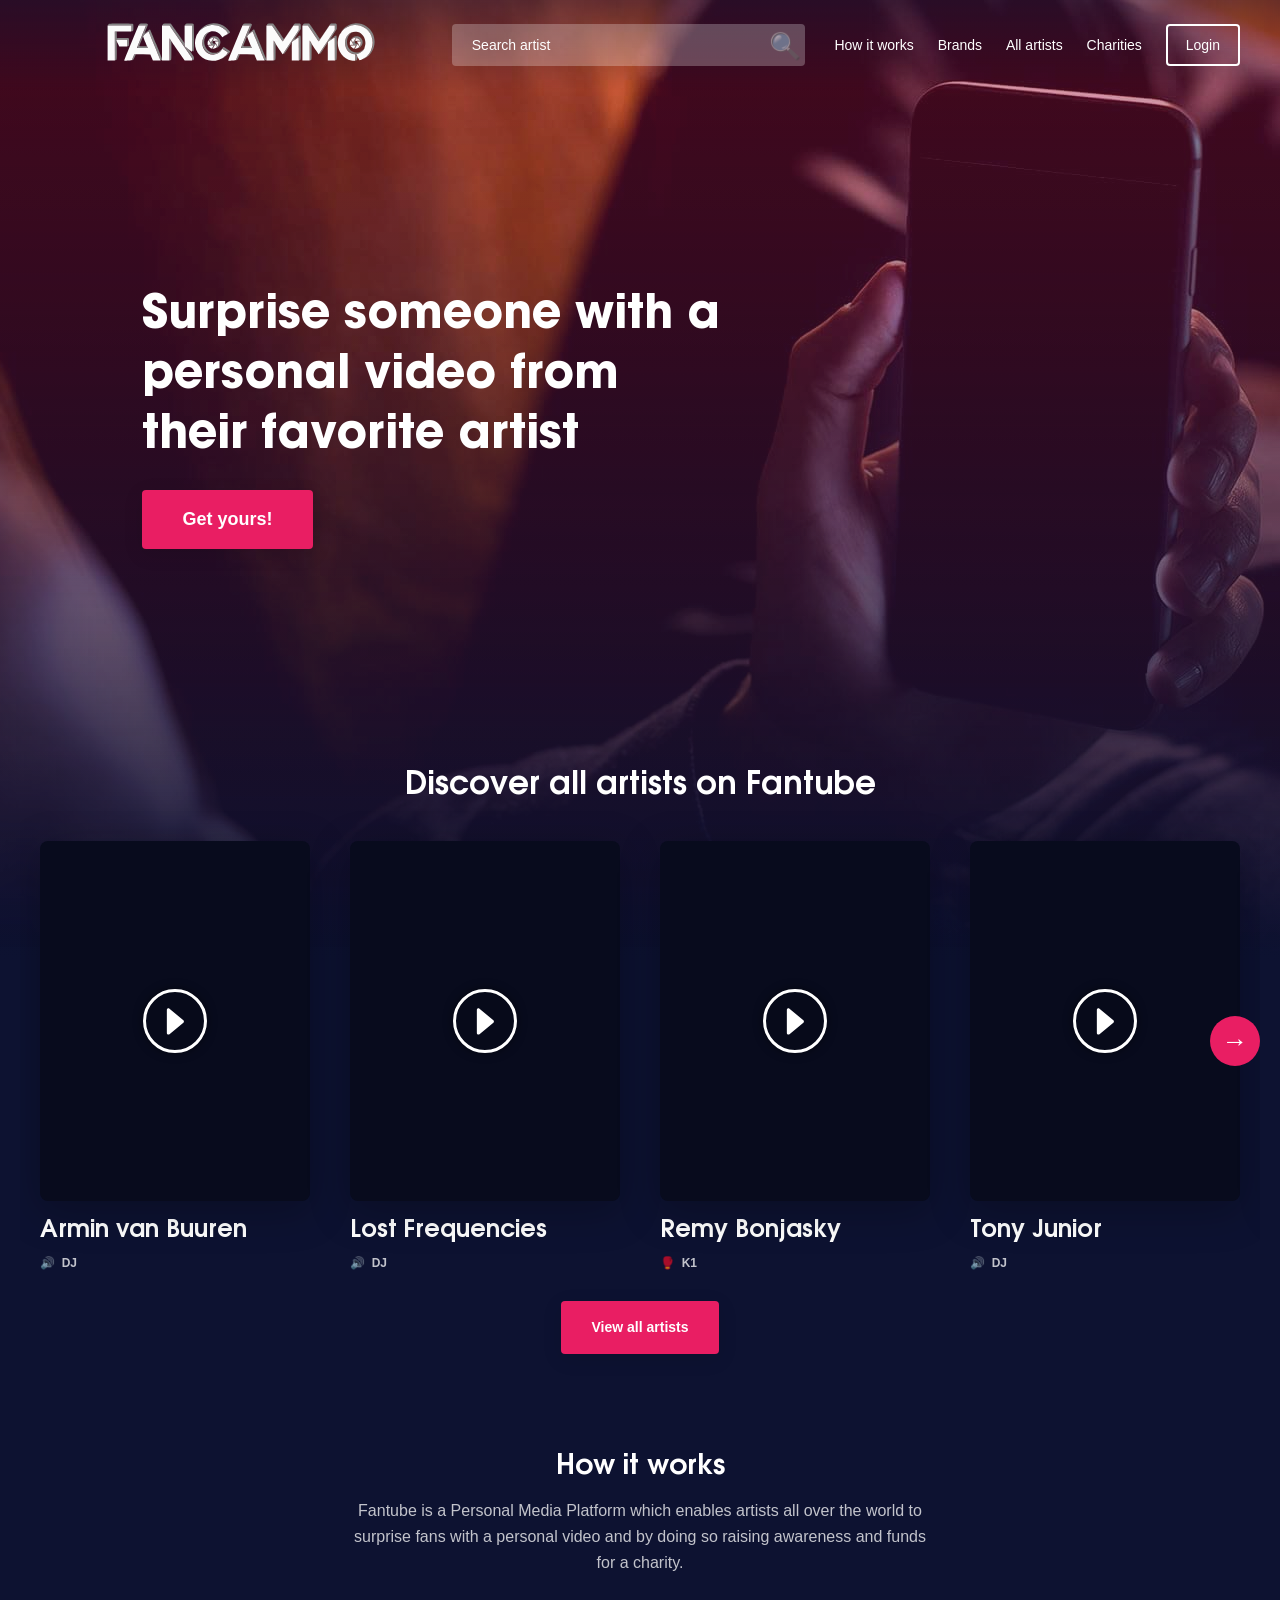
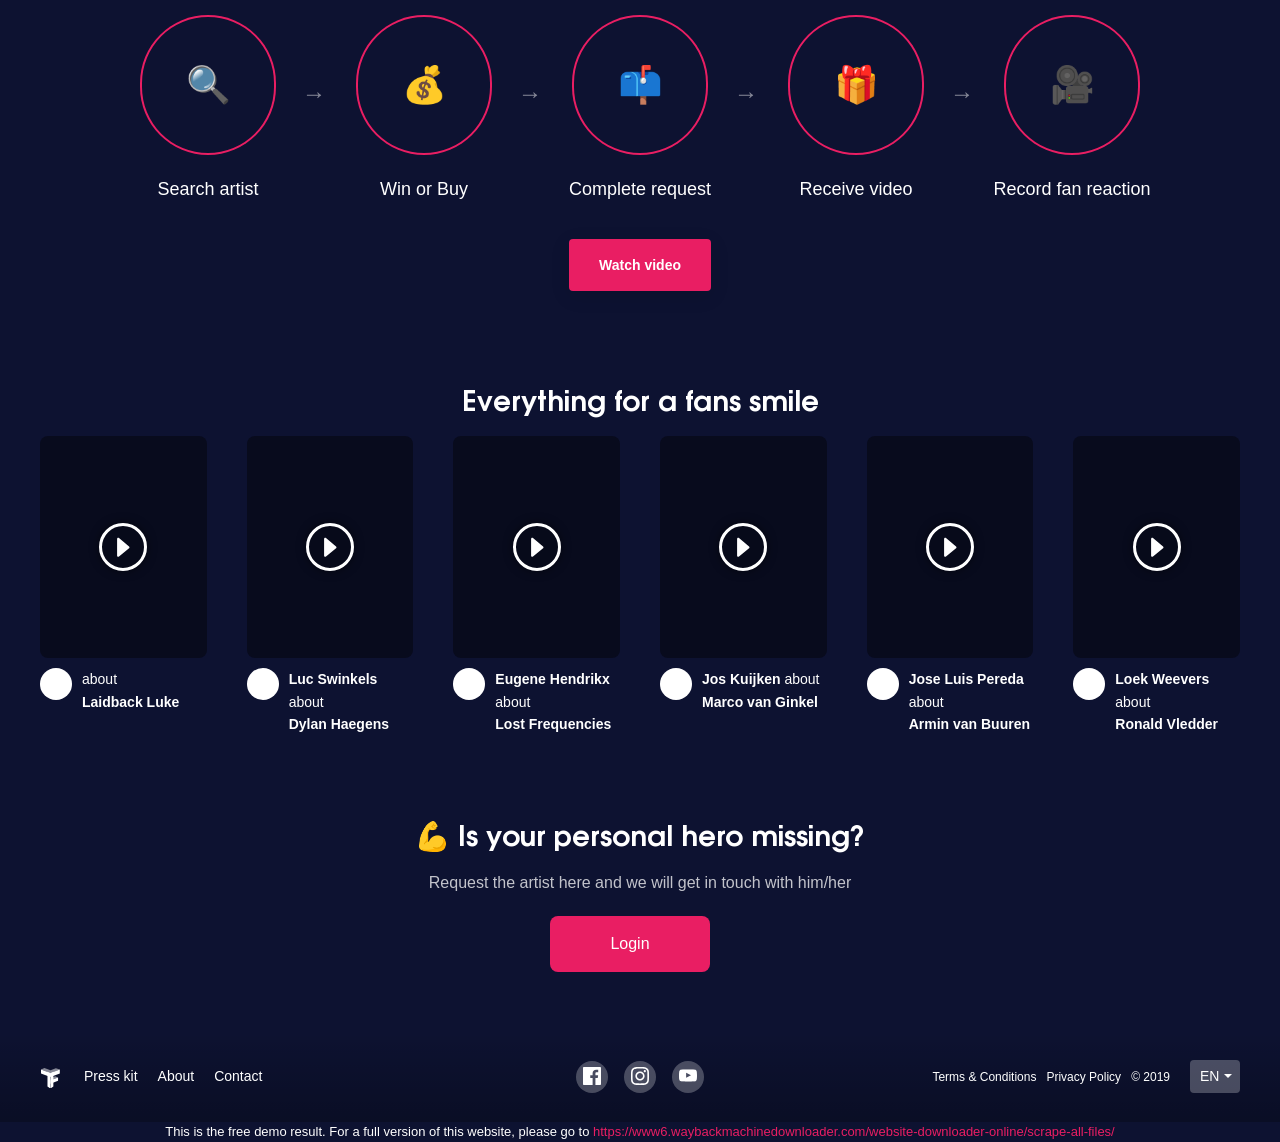
==== commit 87d3a495: "logo change" ====
--- a/index.html
+++ b/index.html
@@ -49,68 +49,10 @@
 			$('#'+container).attr('timeIntervalID', timeIntervalID);
 		}
 	</script>
-		<!-- Hotjar Tracking Code for www.fantube.me -->
-		<script>
-		    (function(h,o,t,j,a,r){
-		        h.hj=h.hj||function(){(h.hj.q=h.hj.q||[]).push(arguments)};
-		        h._hjSettings={hjid:588751,hjsv:5};
-		        a=o.getElementsByTagName('head')[0];
-		        r=o.createElement('script');r.async=1;
-		        r.src=t+h._hjSettings.hjid+j+h._hjSettings.hjsv;
-		        a.appendChild(r);
-		    })(window,document,'//static.hotjar.com/c/hotjar-','.js?sv=');
-		</script>
-	</head>
-	<body>
-		<script type="text/javascript">
-		var userLang = navigator.language || navigator.userLanguage;
-		function setCookie(cname, cvalue, exdays) {
-			var d = new Date();
-			d.setTime(d.getTime() + (exdays * 24 * 60 * 60 * 1000));
-			var expires = "expires="+d.toUTCString();
-			document.cookie = cname + "=" + cvalue + ";" + expires + ";path=/";
-		}
-		function getCookie(cname) {
-			var name = cname + "=";
-			var ca = document.cookie.split(';');
-			for(var i = 0; i < ca.length; i++) {
-				var c = ca[i];
-				while (c.charAt(0) == ' ') {
-					c = c.substring(1);
-				}
-				if (c.indexOf(name) == 0) {
-					return c.substring(name.length, c.length);
-				}
-			}
-			return "";
-		}
-		var localeChecked = getCookie("localeChecked");
-							if(userLang == 'nl' && localeChecked == ''){
-				setCookie("localeChecked", 'true', 1);
-			}
-							if(userLang == 'de' && localeChecked == ''){
-				setCookie("localeChecked", 'true', 1);
-			}
-				if(userLang == 'fr' && localeChecked == ''){
-			setCookie("localeChecked", 'true', 1);
-		}
-						if(userLang == 'it' && localeChecked == ''){
-			setCookie("localeChecked", 'true', 1);
-		}
-						if(userLang == 'es' && localeChecked == ''){
-			setCookie("localeChecked", 'true', 1);
-		}
-		(function(i,s,o,g,r,a,m){i['GoogleAnalyticsObject']=r;i[r]=i[r]||function(){
-							(i[r].q=i[r].q||[]).push(arguments)},i[r].l=1*new Date();a=s.createElement(o),
-						m=s.getElementsByTagName(o)[0];a.async=1;a.src=g;m.parentNode.insertBefore(a,m)
-		})(window,document,'script','https://www.google-analytics.com/analytics.js','ga');
-						ga('create', 'UA-100078581-1', 'auto');
-		ga('send', 'pageview');
-	</script>
 					<nav class="topbar">
 				<div class="topbar__col topbar__col--1">
 					<a href="en.html" class="logo">
-						<img src="/bundles/app/images/logo.svg" class="logo__image">
+						<img src="bundles/app/images/Logo.svg">
 					</a>
 				</div>
 				<div class="topbar__col topbar__col--2">
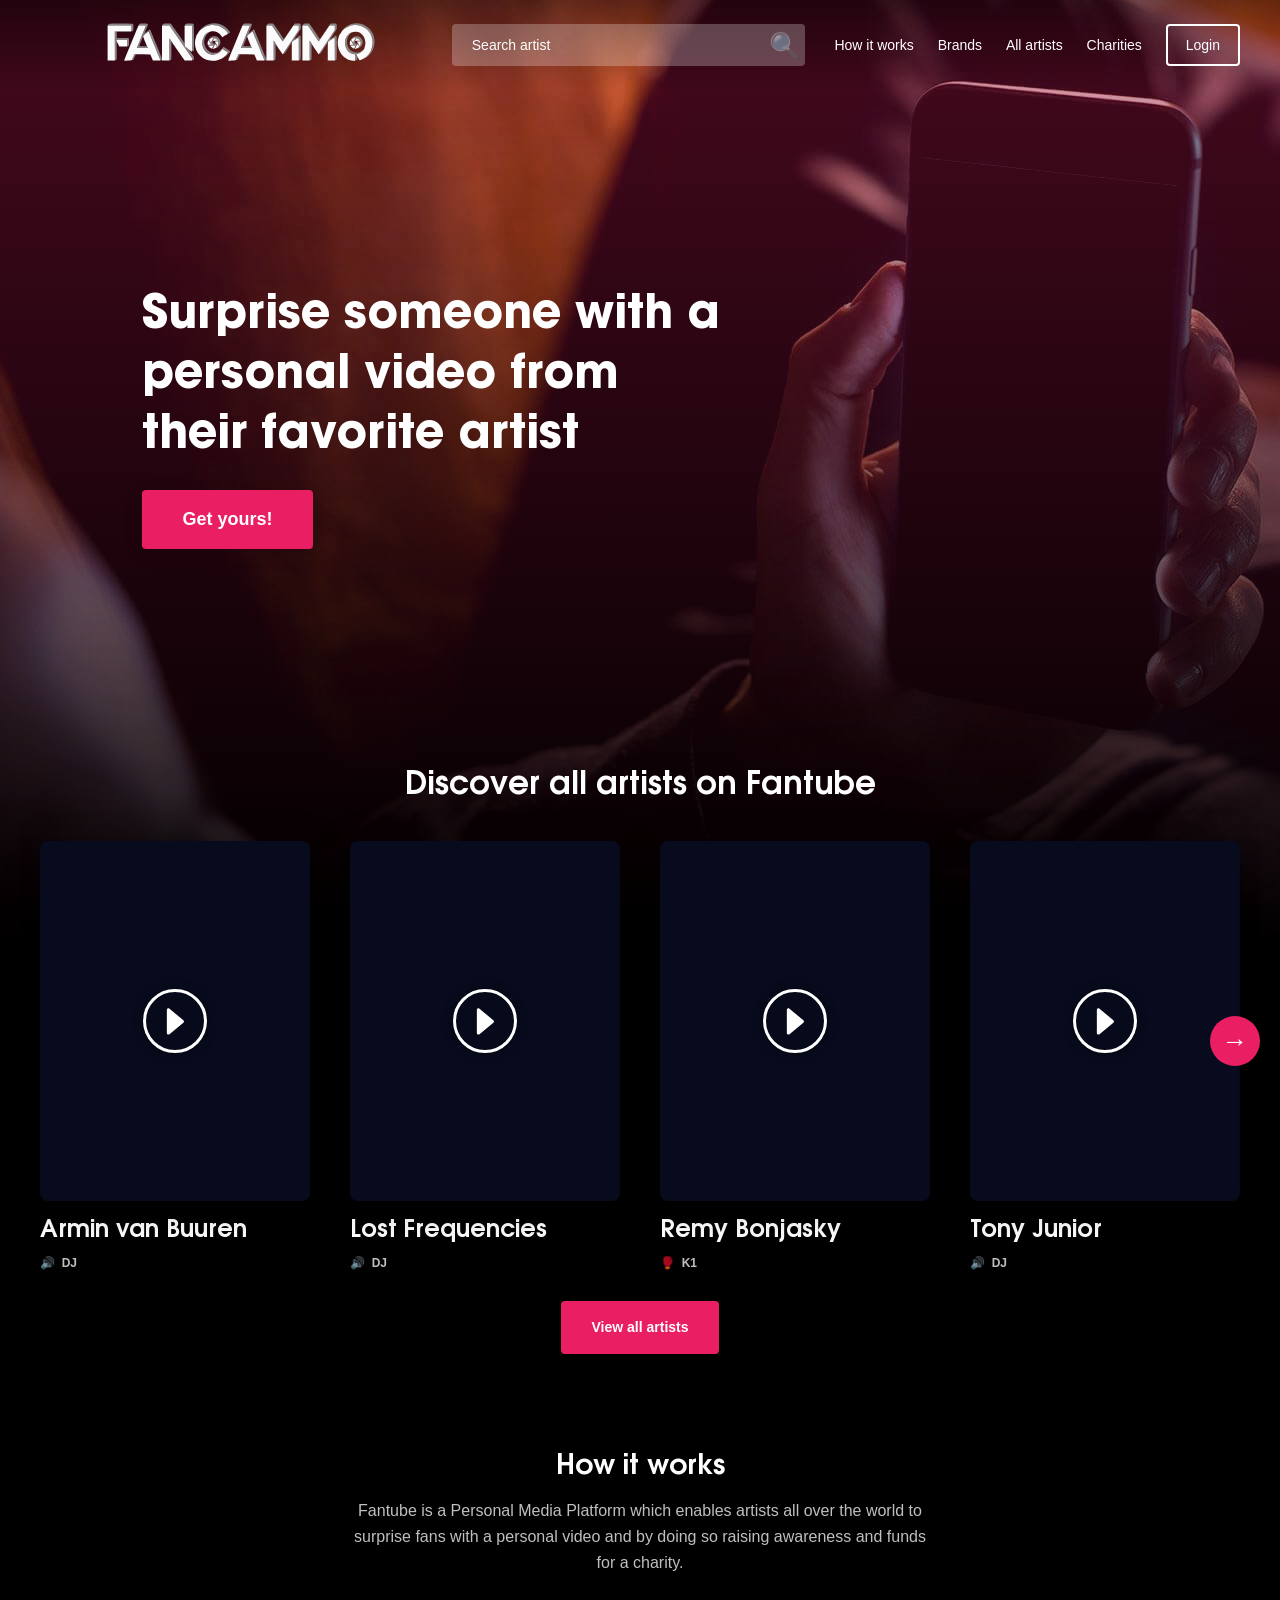
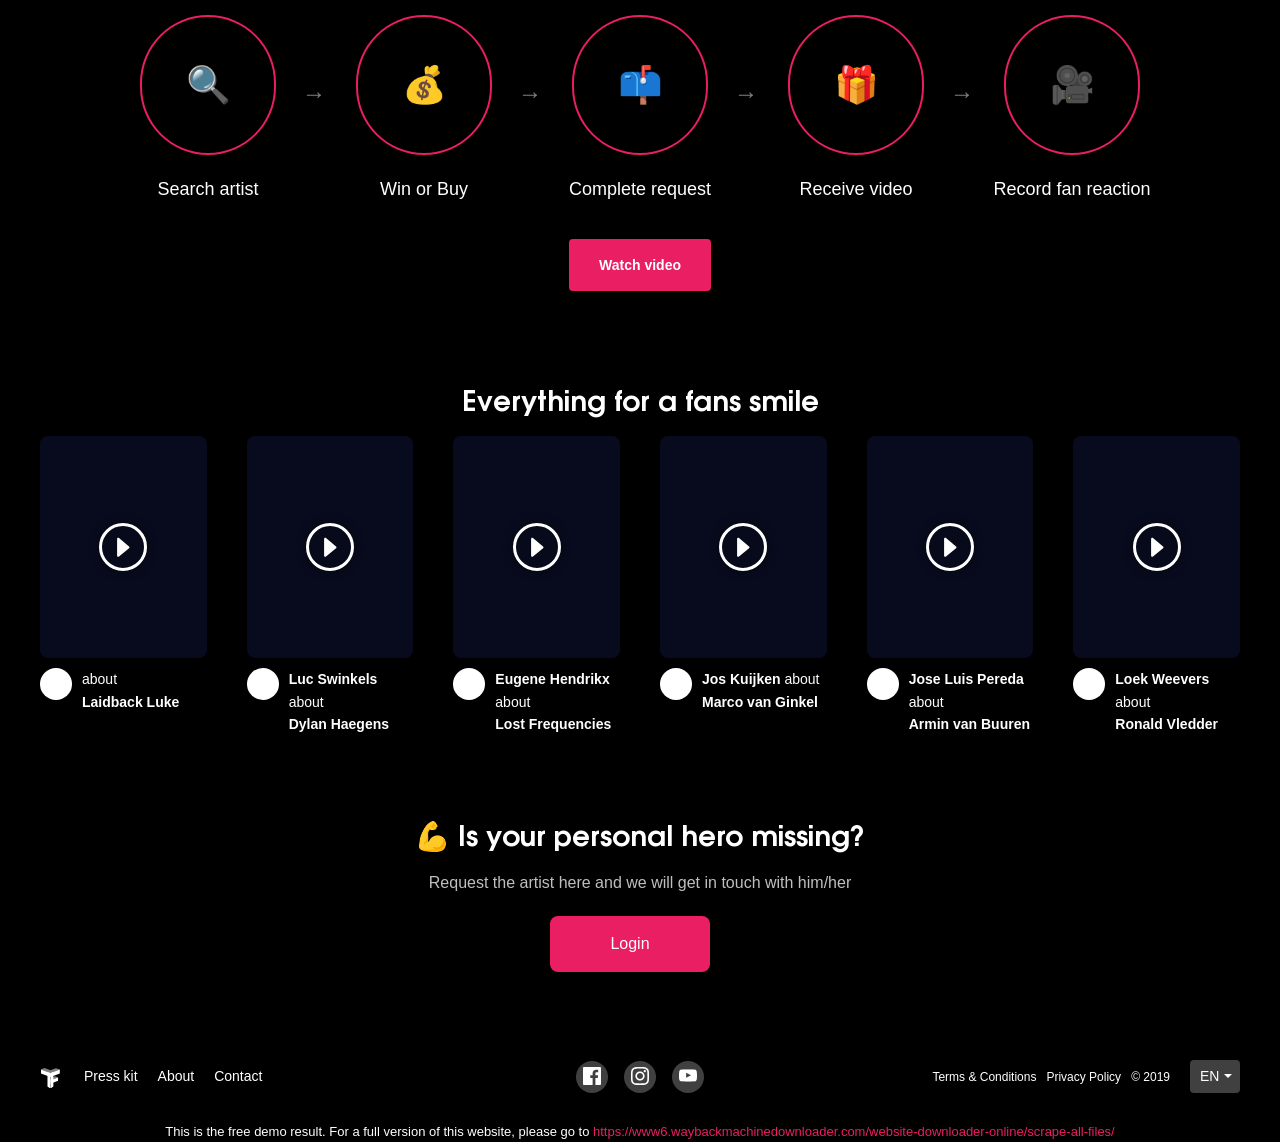
==== commit 94c0789f: "kleuren" ====
--- a/index.html
+++ b/index.html
@@ -5,6 +5,7 @@
 		<title>Home - Fantube</title>
 		<link rel="icon" href="bundles/app/images/favicon.png" type="image/png"/>
 		<link href="bundles/app/css/styles.css" rel="stylesheet">
+		<link href="bundles/app/css/custom.css" rel="stylesheet">
 		<meta name="description" content="Fantube enables people worldwide to surprise a fan with a personalized video message from his/her favorite artist and by doing so, to raise awareness and funds for a charity. Each artist can choose the price of a video: free, fixed or online auction and decides which charity he/she wants to support."/>
 		<meta property="og:title" content="Home - Fantube" />
 		<meta property="og:url" content="https://www.fantube.me/">
--- a/bundles/app/css/custom.css
+++ b/bundles/app/css/custom.css
@@ -0,0 +1,6 @@
+@charset "utf-8";
+/* CSS Document */
+
+.content--gradient {
+	background:  linear-gradient(-90deg, transparent, #000),url(../images/crowd.jpg) !important;
+}
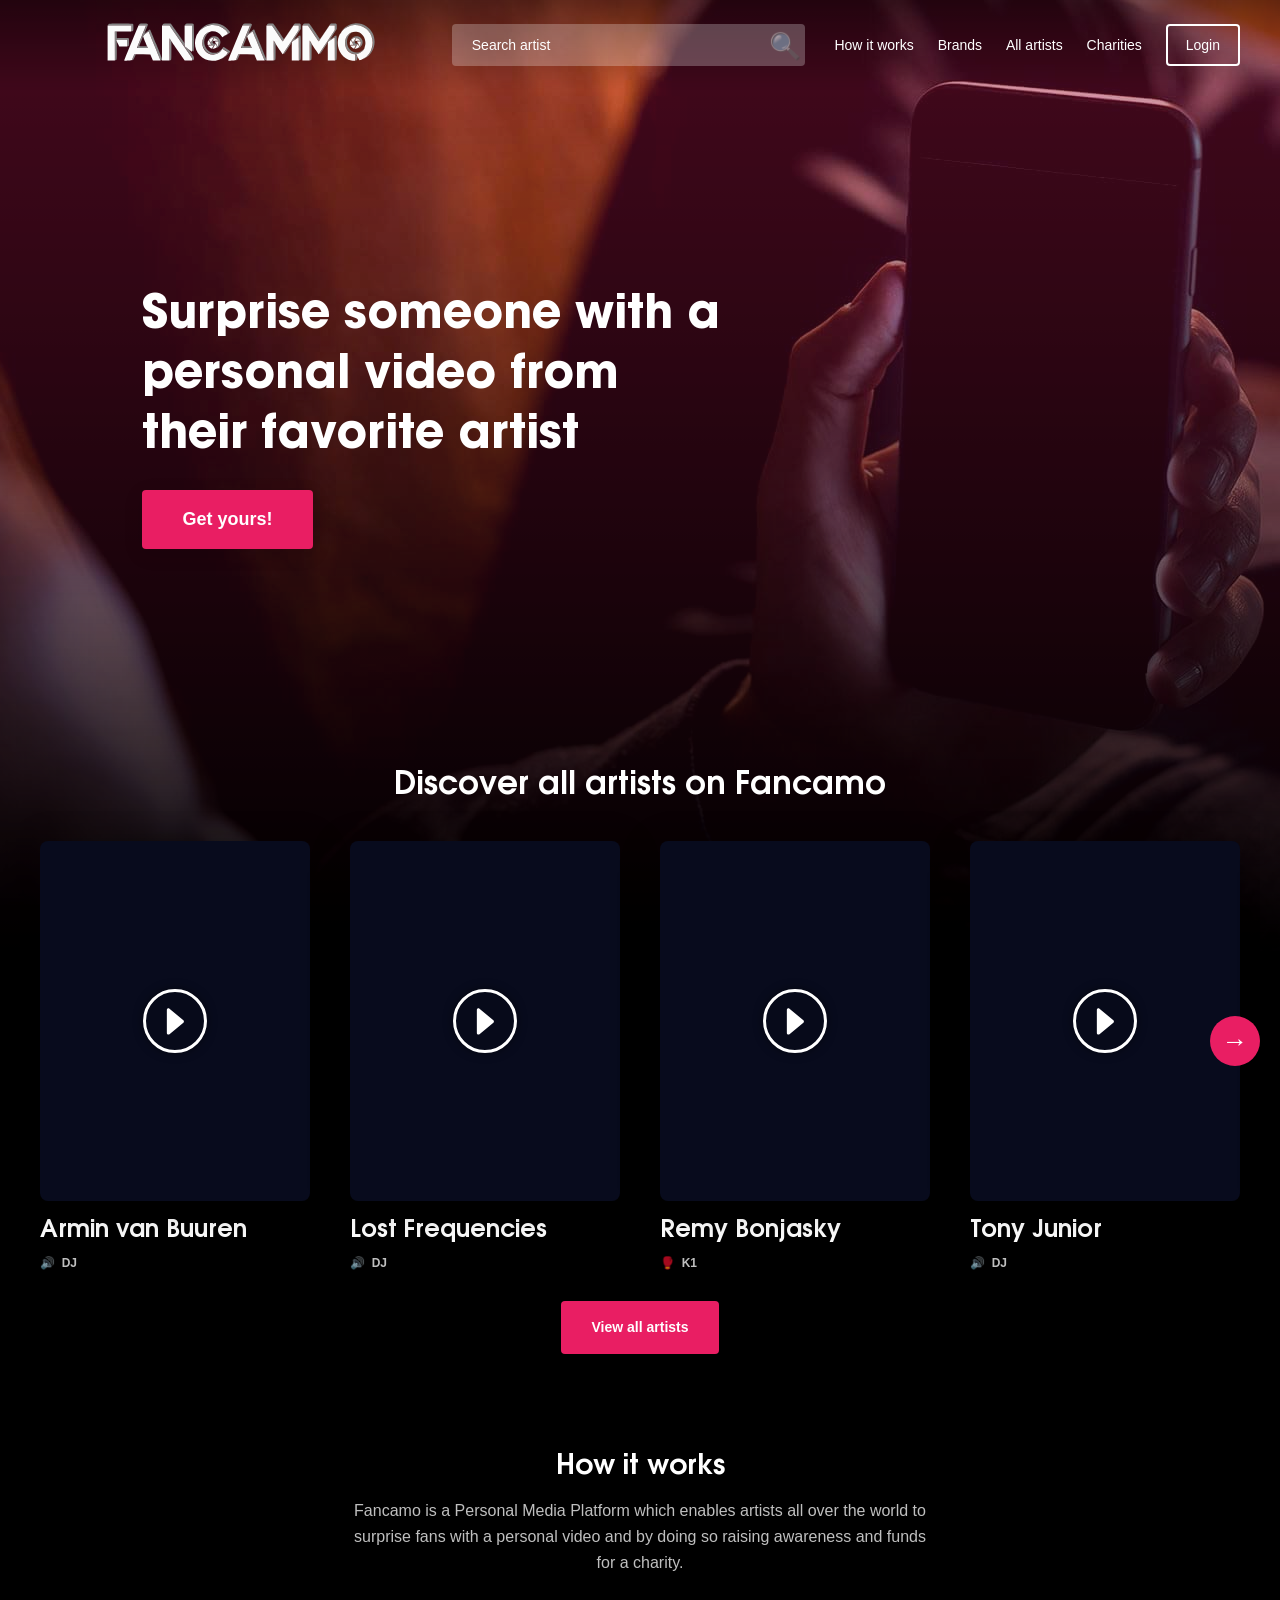
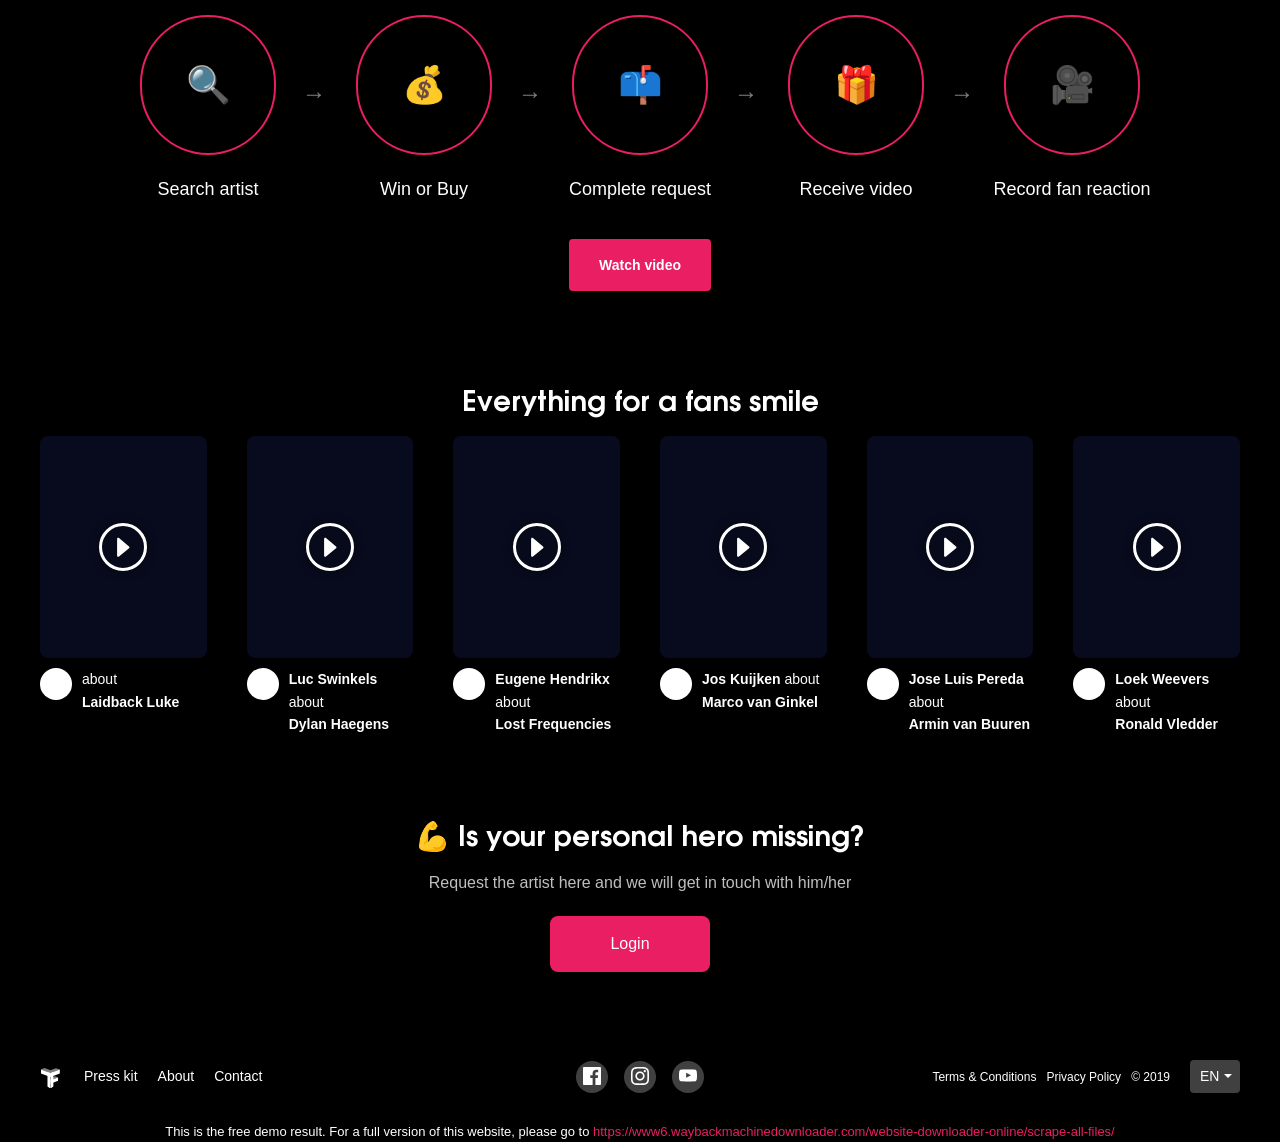
==== commit 57060faf: "." ====
--- a/index.html
+++ b/index.html
@@ -2,16 +2,16 @@
 	<head><meta http-equiv="Content-Type" content="text/html; charset=UTF-8" />
 		<meta charset="UTF-8">
 		<meta name="viewport" content="width=device-width, initial-scale=1, maximum-scale=1, user-scalable=0" />
-		<title>Home - Fantube</title>
+		<title>Home - Fancamo</title>
 		<link rel="icon" href="bundles/app/images/favicon.png" type="image/png"/>
 		<link href="bundles/app/css/styles.css" rel="stylesheet">
 		<link href="bundles/app/css/custom.css" rel="stylesheet">
-		<meta name="description" content="Fantube enables people worldwide to surprise a fan with a personalized video message from his/her favorite artist and by doing so, to raise awareness and funds for a charity. Each artist can choose the price of a video: free, fixed or online auction and decides which charity he/she wants to support."/>
-		<meta property="og:title" content="Home - Fantube" />
+		<meta name="description" content="Fancamo enables people worldwide to surprise a fan with a personalized video message from his/her favorite artist and by doing so, to raise awareness and funds for a charity. Each artist can choose the price of a video: free, fixed or online auction and decides which charity he/she wants to support."/>
+		<meta property="og:title" content="Home - Fancamo" />
 		<meta property="og:url" content="https://www.fantube.me/">
 				<meta property="og:image" content="https://www.fantube.me/bundles/app/images/share.jpg" />
 		<meta property="og:image:secure_url" content="https://www.fantube.me/bundles/app/images/share.jpg" />
-				<meta property="og:site_name" content="Fantube" />
+				<meta property="og:site_name" content="Fancamo" />
 			<link rel="alternate" href="/" hreflang="en" />
 			<link rel="alternate" href="/nl/" hreflang="nl" />
 			<link rel="alternate" href="/de/" hreflang="de" />
@@ -103,7 +103,7 @@
 	<div class="container">
 		<div class="row">
 			<div class="col-xs-12 text-center">
-			<h2 class="no-margin">Discover all artists on Fantube</h2>
+			<h2 class="no-margin">Discover all artists on Fancamo</h2>
 			<div class="artists carousel">
 				<div class="carousel__spacer"></div>
 								<div class="artist__col">
@@ -792,7 +792,7 @@
 		<div class="row">
 			<div class="col-xs-12 col-md-8 col-md-offset-2 col-lg-6 col-lg-offset-3 text-center">
 				<h3>How it works</h3>
-				<p>Fantube is a Personal Media Platform which enables artists all over the world to surprise fans with a personal video and by doing so raising awareness and funds for a charity.</p>
+				<p>Fancamo is a Personal Media Platform which enables artists all over the world to surprise fans with a personal video and by doing so raising awareness and funds for a charity.</p>
 			</div>
 		</div>
 		<div class="row">
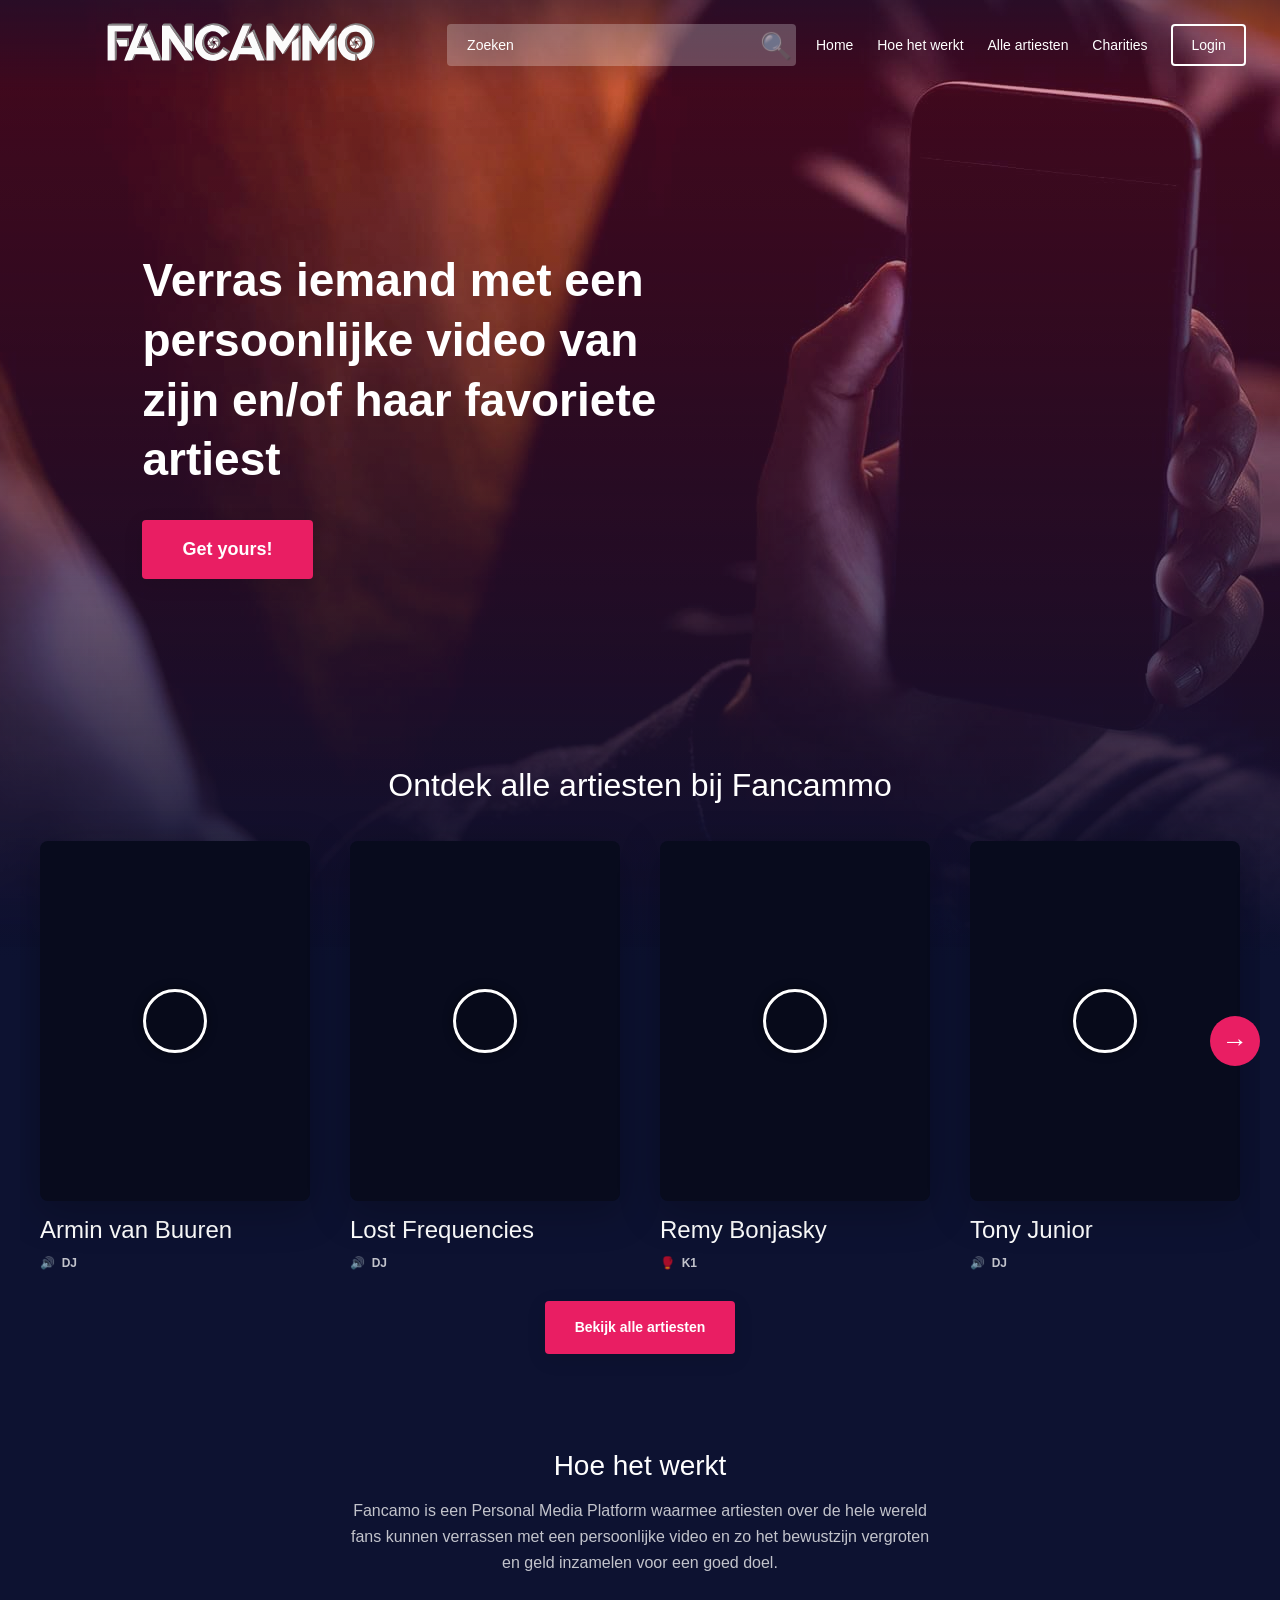
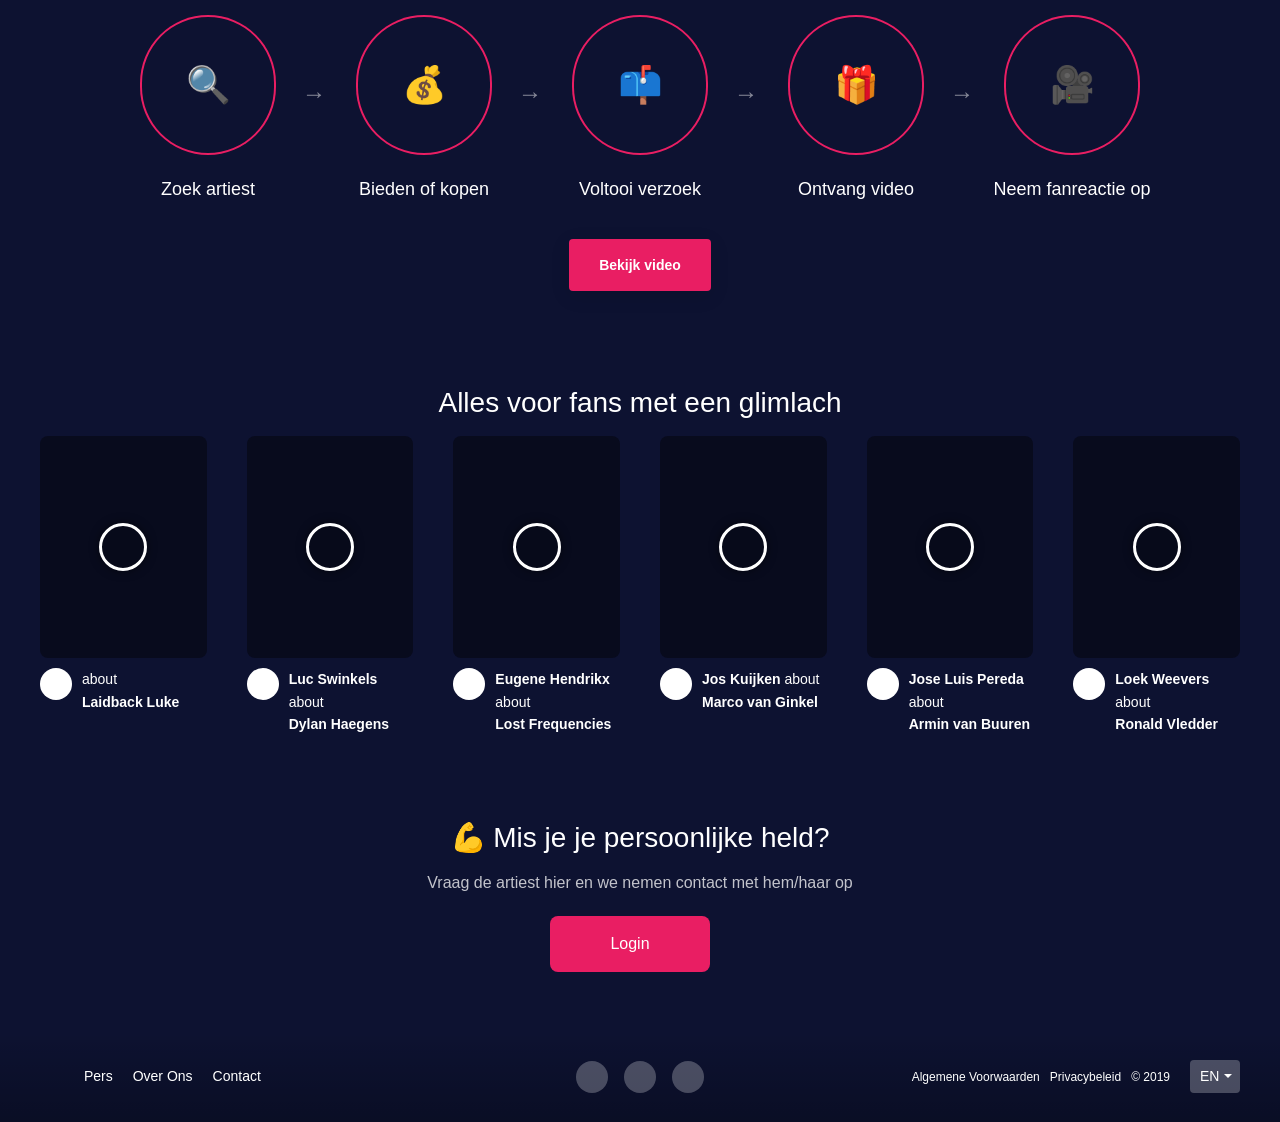
==== commit 01fe4755: "vertalen" ====
--- a/index.html
+++ b/index.html
@@ -2,16 +2,16 @@
 	<head><meta http-equiv="Content-Type" content="text/html; charset=UTF-8" />
 		<meta charset="UTF-8">
 		<meta name="viewport" content="width=device-width, initial-scale=1, maximum-scale=1, user-scalable=0" />
-		<title>Home - Fancamo</title>
+		<title>Home - Fancammo</title>
 		<link rel="icon" href="bundles/app/images/favicon.png" type="image/png"/>
 		<link href="bundles/app/css/styles.css" rel="stylesheet">
 		<link href="bundles/app/css/custom.css" rel="stylesheet">
-		<meta name="description" content="Fancamo enables people worldwide to surprise a fan with a personalized video message from his/her favorite artist and by doing so, to raise awareness and funds for a charity. Each artist can choose the price of a video: free, fixed or online auction and decides which charity he/she wants to support."/>
-		<meta property="og:title" content="Home - Fancamo" />
-		<meta property="og:url" content="https://www.fantube.me/">
+		<meta name="description" content="Met Fancammo kunnen mensen over de hele wereld een fan verrassen met een persoonlijk videoboodschap van zijn / haar favoriete artiest en zo het bewustzijn en de fondsenwerving voor een goed doel vergroten. Elke artiest kan de prijs van een video kiezen: gratis, vast of online en bepaalt welk goed doel hij / zij wil ondersteunen."/>
+		<meta property="og:title" content="Home - Fancammo" />
+		<meta property="og:url" content="https://www.fancammo.nl/">
 				<meta property="og:image" content="https://www.fantube.me/bundles/app/images/share.jpg" />
 		<meta property="og:image:secure_url" content="https://www.fantube.me/bundles/app/images/share.jpg" />
-				<meta property="og:site_name" content="Fancamo" />
+				<meta property="og:site_name" content="Fancammo" />
 			<link rel="alternate" href="/" hreflang="en" />
 			<link rel="alternate" href="/nl/" hreflang="nl" />
 			<link rel="alternate" href="/de/" hreflang="de" />
@@ -58,16 +58,16 @@
 				</div>
 				<div class="topbar__col topbar__col--2">
 					<form action="index.html" class="search__form" method="post">
-						<input type="search" name="search" class="search__input" placeholder="Search artist" value="">
+						<input type="search" name="search" class="search__input" placeholder="Zoeken" value="">
 						<button type="submit" class="search__button"></button>
 					</form>
 				</div>
 				<div class="topbar__col topbar__col--3">
 					<ul class="navigation">
-						<li class="navigation__item"><a class="navigation__link " href="en/how-it-works.html">How it works</a></li>
-						<li class="navigation__item"><a class="navigation__link " href="en/brands.html">Brands</a></li>
-						<li class="navigation__item"><a class="navigation__link " href="en/all-artists.html">All artists</a></li>
-						<li class="navigation__item"><a class="navigation__link " href="en/charities.html">Charities</a></li>
+					    <li class="navigation__item"><a class="navigation__link " href="index.html">Home</a></li>
+						<li class="navigation__item"><a class="navigation__link " href="nl/hoe-het-werkt.html">Hoe het werkt</a></li>
+						<li class="navigation__item"><a class="navigation__link " href="nl/alle-artiesten.html">Alle artiesten</a></li>
+						<li class="navigation__item"><a class="navigation__link " href="nl/charities.html">Charities</a></li>
 													<li class="navigation__item navigation__item--mobile">
 								<a href="en/user/login.html" class="navigation__button navigation__button--login">Login</a>
 							</li>
@@ -90,7 +90,7 @@
 		<div class="container">
 			<div class="row">
 				<div class="col-xs-12 col-md-8 col-md-offset-1 col-lg-6 col-lg-offset-1 bidding-container">
-																<h1>Surprise someone with a personal video from their favorite artist</h1>
+																<h1>Verras iemand met een persoonlijke video van zijn en/of haar favoriete artiest</h1>
 						<p class="hero__paragraph"></p>
 						<a href="en/all-artists.html" class="button">Get yours!</a>
 									</div>
@@ -103,7 +103,7 @@
 	<div class="container">
 		<div class="row">
 			<div class="col-xs-12 text-center">
-			<h2 class="no-margin">Discover all artists on Fancamo</h2>
+			<h2 class="no-margin">Ontdek alle artiesten bij Fancammo</h2>
 			<div class="artists carousel">
 				<div class="carousel__spacer"></div>
 								<div class="artist__col">
@@ -782,7 +782,7 @@
 		</div>
 		<div class="row">
 			<div class="col-xs-12 text-center">
-				<a href="en/all-artists.html" class="button button--small">View all artists</a>
+				<a href="en/all-artists.html" class="button button--small">Bekijk alle artiesten</a>
 			</div>
 		</div>
 	</div>
@@ -791,8 +791,9 @@
 	<div class="container">
 		<div class="row">
 			<div class="col-xs-12 col-md-8 col-md-offset-2 col-lg-6 col-lg-offset-3 text-center">
-				<h3>How it works</h3>
-				<p>Fancamo is a Personal Media Platform which enables artists all over the world to surprise fans with a personal video and by doing so raising awareness and funds for a charity.</p>
+				<h3>Hoe het werkt</h3>
+				<p>
+Fancamo is een Personal Media Platform waarmee artiesten over de hele wereld fans kunnen verrassen met een persoonlijke video en zo het bewustzijn vergroten en geld inzamelen voor een goed doel.</p>
 			</div>
 		</div>
 		<div class="row">
@@ -800,30 +801,30 @@
 				<div class="steps">
 					<div class="step__col">
 						<div class="step__item step__item--1"></div>
-						<div class="step__title">Search artist</div>
+						<div class="step__title">Zoek artiest</div>
 					</div>
 					<div class="step__col">
 						<div class="step__item step__item--2"></div>
-						<div class="step__title">Win or Buy</div>
+						<div class="step__title">Bieden of kopen</div>
 					</div>
 					<div class="step__col">
 						<div class="step__item step__item--3"></div>
-						<div class="step__title">Complete request</div>
+						<div class="step__title">Voltooi verzoek</div>
 					</div>
 					<div class="step__col">
 						<div class="step__item step__item--4"></div>
-						<div class="step__title">Receive video</div>
+						<div class="step__title">Ontvang video</div>
 					</div>
 					<div class="step__col">
 						<div class="step__item step__item--5"></div>
-						<div class="step__title">Record fan reaction</div>
+						<div class="step__title">Neem fanreactie op</div>
 					</div>
 				</div>
 			</div>
 		</div>
 		<div class="row">
 			<div class="col-xs-12 text-center">
-				<a href="en/how-it-works.html" class="button button--small">Watch video</a>
+				<a href="en/how-it-works.html" class="button button--small">Bekijk video</a>
 			</div>
 		</div>
 	</div>
@@ -834,7 +835,7 @@
 			<div class="col-xs-12 text-center">
 				<!-- <h3 class="heading__responsive"><span class="heading__responsive--hidden">These are the </span><span class="heading__responsive--visible">first reactions</span> <span class="heading__responsive--hidden">of fans who received a video</span>
 				</h3> -->
-				<h3>Everything for a fans smile</h3>
+				<h3>Alles voor fans met een glimlach</h3>
 			</div>
 		</div>
 		<div class="row">
@@ -996,8 +997,8 @@
 	<div class="container">
 		<div class="row">
 			<div class="col-xs-12 col-sm-offset-3 col-sm-6 text-center mobile-margin">
-				<h3>💪 Is your personal hero missing?</h3>
-<p>Request the artist here and we will get in touch with him/her</p>
+				<h3>💪 Mis je je persoonlijke held?</h3>
+<p>Vraag de artiest hier en we nemen contact met hem/haar op</p>
 <!--<ul class="image-stack">
 					<li class="image-stack__item" style="background-image:url(bundles/app/images/demo/armin.jpg)"></li>
 					<li class="image-stack__item" style="background-image:url(bundles/app/images/demo/jochem.jpg)"></li>
@@ -1061,35 +1062,35 @@
 	});
 </script>	<ul class="mobile-links">
 		<li class="mobile-links__item">
-			<a href="en/all-artists.html" class="mobile-links__link">All artists</a>
+			<a href="nl/alle-artiesten.html" class="mobile-links__link">Alle artiesten</a>
 		</li>
 		<li class="mobile-links__item">
-			<a href="en/how-it-works.html" class="mobile-links__link">How it works</a>
+			<a href="nl/how-it-works.html" class="mobile-links__link">Hoe het werkt</a>
 		</li>
 		<li class="mobile-links__item">
-			<a href="index.html" class="mobile-links__link">About</a>
+			<a href="index.html" class="mobile-links__link">Over Ons</a>
 		</li><li class="mobile-links__item">
 			<a href="index.html" class="mobile-links__link">Contact</a>
 		</li>
 		<li class="mobile-links__item">
-			<a href="index.html" class="mobile-links__link">Press kit</a>
+			<a href="index.html" class="mobile-links__link">Pers</a>
 		</li>
 		<li class="mobile-links__item">
 			<a href="en/brands.html" class="mobile-links__link">Brands</a>
 		</li>
 		<li class="mobile-links__item">
-			<a href="index.html" class="mobile-links__link">Terms</a>
+			<a href="index.html" class="mobile-links__link">Algemene Voorwaarden</a>
 		</li><li class="mobile-links__item">
-			<a href="index.html" class="mobile-links__link">Privacy</a>
+			<a href="index.html" class="mobile-links__link">Privacybeleid</a>
 		</li>
 	</ul>
 	<footer class="footer">
 		<div class="footer__col footer__col--1">
 			<ul class="navigation">
 				<li class="navigation__item">
-					<a href="index.html" class="navigation__link">Press kit</a>
+					<a href="index.html" class="navigation__link">Pers</a>
 				</li><li class="navigation__item">
-					<a href="index.html" class="navigation__link">About</a>
+					<a href="index.html" class="navigation__link">Over Ons</a>
 				</li><li class="navigation__item">
 					<a href="index.html" class="navigation__link">Contact</a>
 				</li>
@@ -1109,9 +1110,9 @@
 		<div class="footer__col footer__col--3">
 			<ul class="credentials__list">
 			<li class="credentials__item hidden-xs">
-				<a href="index.html" class="credentials__link"><span class="hidden-sm">Terms & Conditions</span></a>
+				<a href="index.html" class="credentials__link"><span class="hidden-sm">Algemene Voorwaarden</span></a>
 			</li><li class="credentials__item hidden-xs">
-				<a href="index.html" class="credentials__link"><span class="hidden-sm">Privacy Policy</span></a>
+				<a href="index.html" class="credentials__link"><span class="hidden-sm">Privacybeleid</span></a>
 			</li><li class="credentials__item hidden-xs">&copy; 2019</li><li class="credentials__item">
 									<div class="language">
 						<select class="language__select">
@@ -1140,5 +1141,5 @@
 			});
 		</script>
 	</footer>
-<center><font size="2">This is the free demo result. For a full version of this website, please go to  <a href="https://www6.waybackmachinedownloader.com/website-downloader-online/scrape-all-files/">https://www6.waybackmachinedownloader.com/website-downloader-online/scrape-all-files/</a></font></center></body>
+<center></center></body>
 </html>
